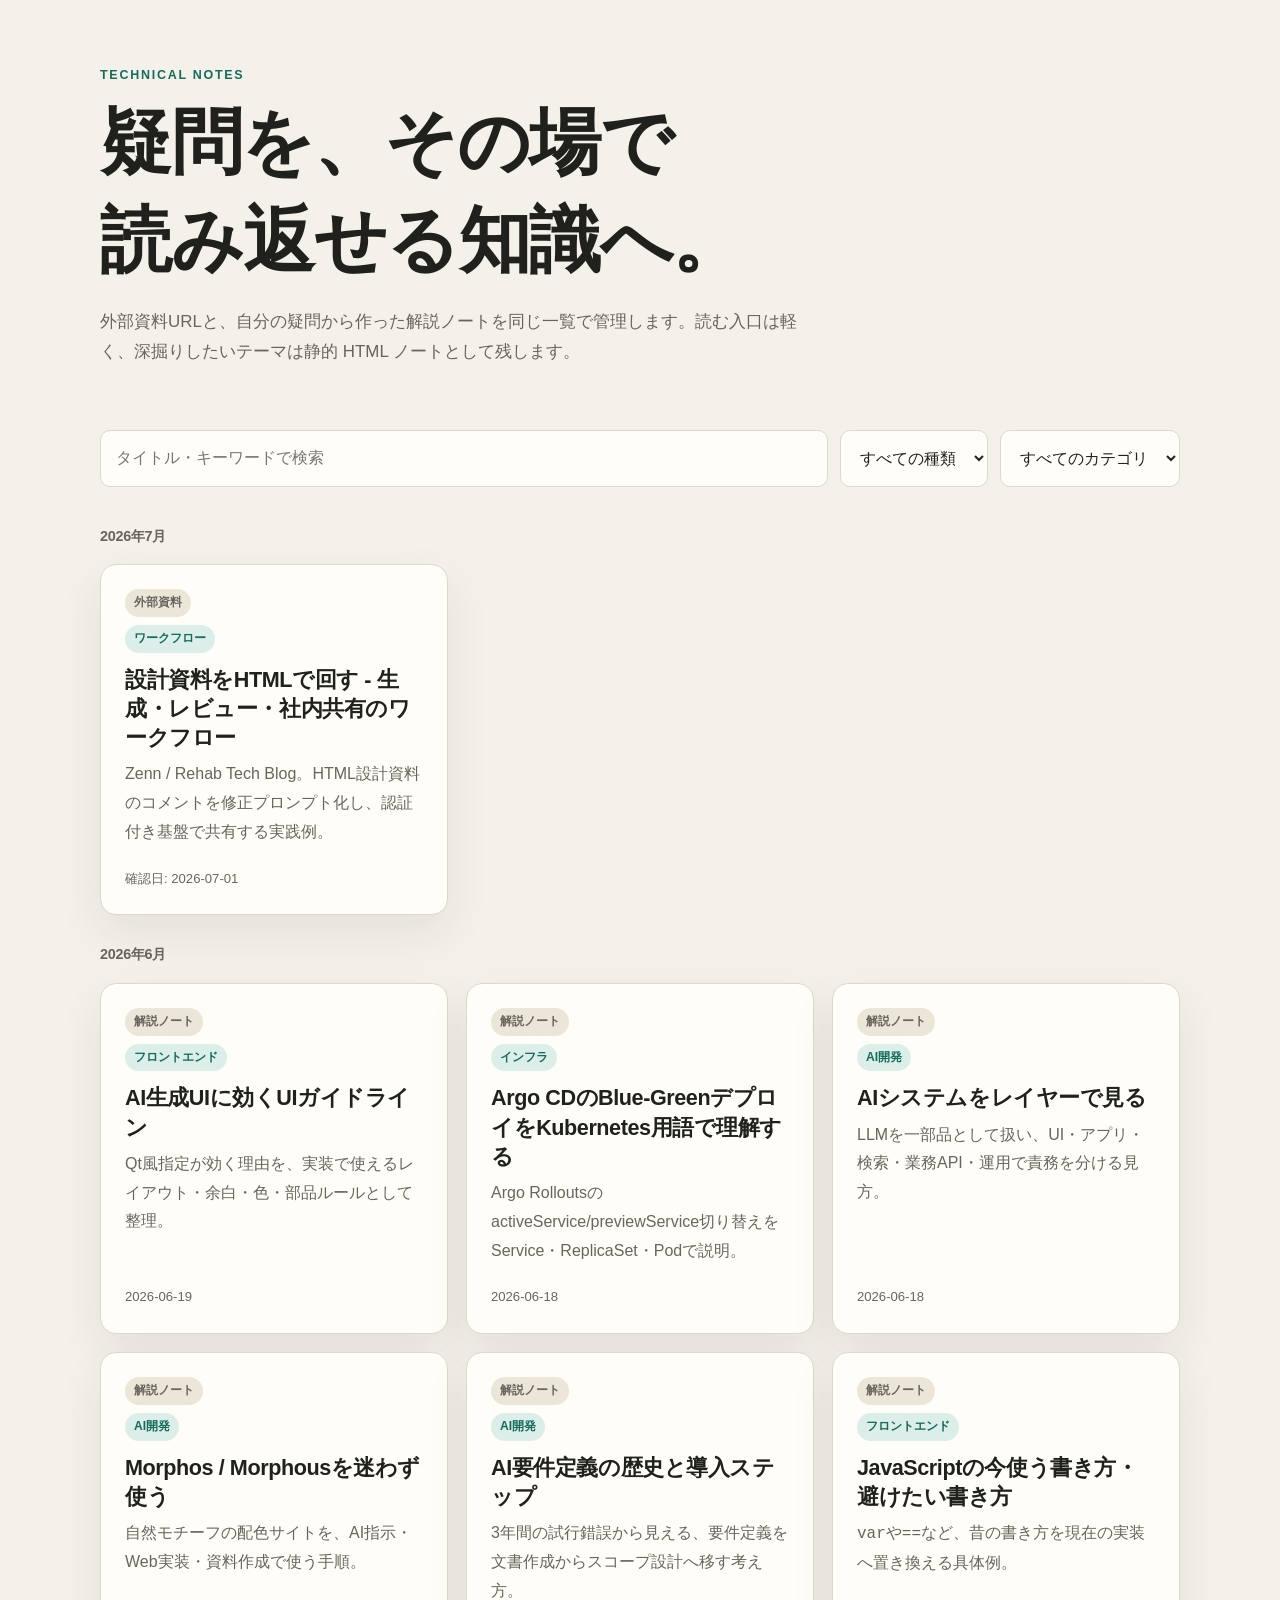
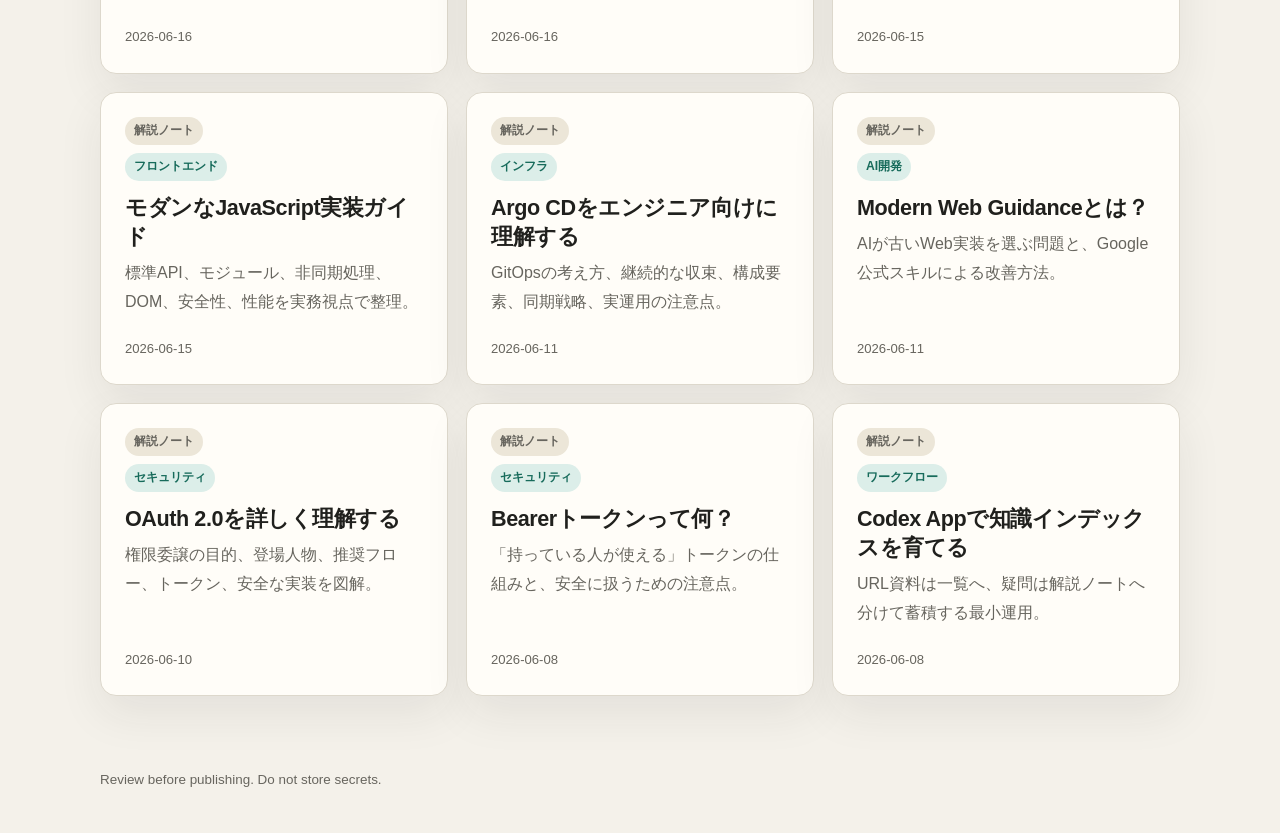
==== index.html @ 97349cf2 "Add HTML design doc workflow source" ====
<!doctype html>
<html lang="ja">
<head>
  <meta charset="utf-8">
  <meta name="viewport" content="width=device-width, initial-scale=1">
  <meta name="description" content="Codexと育てる、個人用の知識インデックス">
  <title>Knowledge Index | Technical Notes</title>
  <link rel="stylesheet" href="styles/site.css?v=20260701-month-list">
</head>
<body>
  <header class="site-header">
    <p class="eyebrow">Technical Notes</p>
    <h1>疑問を、その場で<br>読み返せる知識へ。</h1>
    <p class="lead">外部資料URLと、自分の疑問から作った解説ノートを同じ一覧で管理します。読む入口は軽く、深掘りしたいテーマは静的 HTML ノートとして残します。</p>
  </header>

  <main class="page-shell">
    <div class="toolbar">
      <input id="search" type="search" placeholder="タイトル・キーワードで検索" aria-label="知識インデックスを検索">
      <select id="kind" aria-label="種類で絞り込み">
        <option value="">すべての種類</option>
        <option value="note">解説ノート</option>
        <option value="source">外部資料</option>
      </select>
      <select id="category" aria-label="カテゴリで絞り込み">
        <option value="">すべてのカテゴリ</option>
        <option value="ai-development">AI開発</option>
        <option value="frontend">フロントエンド</option>
        <option value="infrastructure">インフラ</option>
        <option value="security">セキュリティ</option>
        <option value="workflow">ワークフロー</option>
      </select>
    </div>

    <section class="note-grid" id="notes" aria-label="知識インデックス">
      <h2 class="month-heading" data-month="2026-07">2026年7月</h2>
      <a class="note-card" href="https://zenn.dev/rehabforjapan/articles/html-design-doc-workflow-claude-code-202605" data-kind="source" data-title="設計資料をHTMLで回す - 生成・レビュー・社内共有のワークフロー" data-category="workflow" data-keywords="zenn rehab tech blog html design doc workflow claude code review prompt comments cloudfront s3 cognito">
        <span class="kind">外部資料</span>
        <span class="tag">ワークフロー</span>
        <h2>設計資料をHTMLで回す - 生成・レビュー・社内共有のワークフロー</h2>
        <p>Zenn / Rehab Tech Blog。HTML設計資料のコメントを修正プロンプト化し、認証付き基盤で共有する実践例。</p>
        <time datetime="2026-07-01">確認日: 2026-07-01</time>
      </a>
      <h2 class="month-heading" data-month="2026-06">2026年6月</h2>
      <a class="note-card" href="notes/2026-06-19-ui-guidelines-for-ai-generated-ui/" data-kind="note" data-title="AI生成UIに効くUIガイドライン" data-category="frontend" data-keywords="ai generated ui qt human interface guidelines material fluent apple design system slop desktop app typography layout spacing">
        <span class="kind">解説ノート</span>
        <span class="tag">フロントエンド</span>
        <h2>AI生成UIに効くUIガイドライン</h2>
        <p>Qt風指定が効く理由を、実装で使えるレイアウト・余白・色・部品ルールとして整理。</p>
        <time datetime="2026-06-19">2026-06-19</time>
      </a>
      <a class="note-card" href="notes/2026-06-18-argocd-bluegreen-deployment/" data-kind="note" data-title="Argo CDのBlue-GreenデプロイをKubernetes用語で理解する" data-category="infrastructure" data-keywords="argocd argo rollouts blue green deployment kubernetes service rollout replicasets pods activeService previewService promotion">
        <span class="kind">解説ノート</span>
        <span class="tag">インフラ</span>
        <h2>Argo CDのBlue-GreenデプロイをKubernetes用語で理解する</h2>
        <p>Argo RolloutsのactiveService/previewService切り替えをService・ReplicaSet・Podで説明。</p>
        <time datetime="2026-06-18">2026-06-18</time>
      </a>
      <a class="note-card" href="notes/2026-06-18-ai-system-layer-architecture/" data-kind="note" data-title="AIシステムをレイヤーで見る" data-category="ai-development" data-keywords="ai system architecture layers llm rag tool calling application data operations observability security evaluation">
        <span class="kind">解説ノート</span>
        <span class="tag">AI開発</span>
        <h2>AIシステムをレイヤーで見る</h2>
        <p>LLMを一部品として扱い、UI・アプリ・検索・業務API・運用で責務を分ける見方。</p>
        <time datetime="2026-06-18">2026-06-18</time>
      </a>
      <a class="note-card" href="notes/2026-06-16-morphos-usage-guide/" data-kind="note" data-title="Morphos / Morphousを迷わず使う" data-category="ai-development" data-keywords="morphos morphous color palette design system shadcn css powerpoint word ai prompt theme">
        <span class="kind">解説ノート</span>
        <span class="tag">AI開発</span>
        <h2>Morphos / Morphousを迷わず使う</h2>
        <p>自然モチーフの配色サイトを、AI指示・Web実装・資料作成で使う手順。</p>
        <time datetime="2026-06-16">2026-06-16</time>
      </a>
      <a class="note-card" href="notes/2026-06-16-ai-requirements-definition-history/" data-kind="note" data-title="AI要件定義の歴史と導入ステップ" data-category="ai-development" data-keywords="ai requirements definition gear indigo byok project as code scope design context codebase ai driven development">
        <span class="kind">解説ノート</span>
        <span class="tag">AI開発</span>
        <h2>AI要件定義の歴史と導入ステップ</h2>
        <p>3年間の試行錯誤から見える、要件定義を文書作成からスコープ設計へ移す考え方。</p>
        <time datetime="2026-06-16">2026-06-16</time>
      </a>
      <a class="note-card" href="notes/2026-06-15-javascript-best-practices-antipatterns/" data-kind="note" data-title="JavaScriptの今使う書き方・避けたい書き方" data-category="frontend" data-keywords="javascript best practices anti patterns var let const equality arguments xhr jquery eval document write modern legacy">
        <span class="kind">解説ノート</span>
        <span class="tag">フロントエンド</span>
        <h2>JavaScriptの今使う書き方・避けたい書き方</h2>
        <p><code>var</code>や<code>==</code>など、昔の書き方を現在の実装へ置き換える具体例。</p>
        <time datetime="2026-06-15">2026-06-15</time>
      </a>
      <a class="note-card" href="notes/2026-06-15-modern-javascript-guide/" data-kind="note" data-title="モダンなJavaScript実装ガイド" data-category="frontend" data-keywords="modern javascript es modules async await promise abortcontroller fetch structuredclone typescript performance security testing frontend">
        <span class="kind">解説ノート</span>
        <span class="tag">フロントエンド</span>
        <h2>モダンなJavaScript実装ガイド</h2>
        <p>標準API、モジュール、非同期処理、DOM、安全性、性能を実務視点で整理。</p>
        <time datetime="2026-06-15">2026-06-15</time>
      </a>
      <a class="note-card" href="notes/2026-06-11-argocd-guide/" data-kind="note" data-title="Argo CDをエンジニア向けに理解する" data-category="infrastructure" data-keywords="argocd argo cd gitops kubernetes continuous delivery reconciliation application applicationset helm kustomize sync">
        <span class="kind">解説ノート</span>
        <span class="tag">インフラ</span>
        <h2>Argo CDをエンジニア向けに理解する</h2>
        <p>GitOpsの考え方、継続的な収束、構成要素、同期戦略、実運用の注意点。</p>
        <time datetime="2026-06-11">2026-06-11</time>
      </a>
      <a class="note-card" href="notes/2026-06-11-modern-web-guidance/" data-kind="note" data-title="Modern Web Guidanceとは？" data-category="ai-development" data-keywords="modern web guidance google chrome codex skill css javascript baseline accessibility performance ai coding agent">
        <span class="kind">解説ノート</span>
        <span class="tag">AI開発</span>
        <h2>Modern Web Guidanceとは？</h2>
        <p>AIが古いWeb実装を選ぶ問題と、Google公式スキルによる改善方法。</p>
        <time datetime="2026-06-11">2026-06-11</time>
      </a>
      <a class="note-card" href="notes/2026-06-10-oauth2-guide/" data-kind="note" data-title="OAuth 2.0を詳しく理解する" data-category="security" data-keywords="oauth oauth2 authorization code pkce access token refresh token scope oidc openid connect security">
        <span class="kind">解説ノート</span>
        <span class="tag">セキュリティ</span>
        <h2>OAuth 2.0を詳しく理解する</h2>
        <p>権限委譲の目的、登場人物、推奨フロー、トークン、安全な実装を図解。</p>
        <time datetime="2026-06-10">2026-06-10</time>
      </a>
      <a class="note-card" href="notes/2026-06-08-bearer-token/" data-kind="note" data-title="Bearerトークンって何？" data-category="security" data-keywords="bearer token oauth access token jwt authorization api security">
        <span class="kind">解説ノート</span>
        <span class="tag">セキュリティ</span>
        <h2>Bearerトークンって何？</h2>
        <p>「持っている人が使える」トークンの仕組みと、安全に扱うための注意点。</p>
        <time datetime="2026-06-08">2026-06-08</time>
      </a>
      <a class="note-card" href="notes/2026-06-08-codex-note-workflow/" data-kind="note" data-title="Codex Appで知識インデックスを育てる" data-category="workflow" data-keywords="codex html github pages knowledge notes index source url workflow">
        <span class="kind">解説ノート</span>
        <span class="tag">ワークフロー</span>
        <h2>Codex Appで知識インデックスを育てる</h2>
        <p>URL資料は一覧へ、疑問は解説ノートへ分けて蓄積する最小運用。</p>
        <time datetime="2026-06-08">2026-06-08</time>
      </a>
    </section>
    <p class="empty" id="empty">該当する項目はありません。</p>
  </main>

  <footer class="page-shell footer">Review before publishing. Do not store secrets.</footer>

  <script>
    const search = document.querySelector("#search");
    const kind = document.querySelector("#kind");
    const category = document.querySelector("#category");
    const cards = [...document.querySelectorAll(".note-card")];
    const monthHeadings = [...document.querySelectorAll(".month-heading")];
    const empty = document.querySelector("#empty");

    function filterNotes() {
      const query = search.value.trim().toLowerCase();
      let visible = 0;
      cards.forEach((card) => {
        const text = `${card.dataset.title} ${card.dataset.keywords}`.toLowerCase();
        const matches =
          text.includes(query) &&
          (!kind.value || card.dataset.kind === kind.value) &&
          (!category.value || card.dataset.category === category.value);
        card.hidden = !matches;
        if (matches) visible += 1;
      });
      monthHeadings.forEach((heading) => {
        const nextCards = [];
        let node = heading.nextElementSibling;
        while (node && !node.classList.contains("month-heading")) {
          if (node.classList.contains("note-card")) nextCards.push(node);
          node = node.nextElementSibling;
        }
        heading.hidden = !nextCards.some((card) => !card.hidden);
      });
      empty.style.display = visible ? "none" : "block";
    }

    search.addEventListener("input", filterNotes);
    kind.addEventListener("change", filterNotes);
    category.addEventListener("change", filterNotes);
  </script>
</body>
</html>
---- styles/site.css ----
:root {
  --bg: #f4f1ea;
  --surface: #fffdf8;
  --ink: #20201d;
  --muted: #67655e;
  --line: #ddd8cc;
  --accent: #176b5b;
  --accent-soft: #dceee9;
  --code: #172421;
  --shadow: 0 18px 45px rgb(42 41 35 / 8%);
}

* { box-sizing: border-box; }

html { scroll-behavior: smooth; }

body {
  margin: 0;
  color: var(--ink);
  background: var(--bg);
  font-family: "Noto Sans JP", "Yu Gothic UI", sans-serif;
  line-height: 1.8;
}

a { color: var(--accent); }

.site-header,
.page-shell {
  width: min(1080px, calc(100% - 32px));
  margin-inline: auto;
}

.site-header {
  padding: 64px 0 34px;
}

.eyebrow {
  margin: 0 0 8px;
  color: var(--accent);
  font-size: .78rem;
  font-weight: 800;
  letter-spacing: .14em;
  text-transform: uppercase;
}

h1, h2, h3 {
  line-height: 1.35;
  letter-spacing: -.02em;
}

h1 {
  max-width: 760px;
  margin: 0;
  font-size: clamp(2rem, 6vw, 4.5rem);
}

.lead {
  max-width: 720px;
  margin: 18px 0 0;
  color: var(--muted);
  font-size: 1.06rem;
}

.toolbar {
  display: grid;
  grid-template-columns: 1fr auto auto;
  gap: 12px;
  margin: 28px 0;
}

input,
select {
  width: 100%;
  padding: 13px 15px;
  border: 1px solid var(--line);
  border-radius: 10px;
  color: var(--ink);
  background: var(--surface);
  font: inherit;
}

.note-grid {
  display: grid;
  grid-template-columns: repeat(auto-fit, minmax(280px, 1fr));
  gap: 18px;
  padding-bottom: 72px;
}

.month-heading {
  grid-column: 1 / -1;
  margin: 12px 0 0;
  color: var(--muted);
  font-size: .9rem;
  font-weight: 800;
}

.note-card,
.article,
.callout,
.diagram {
  border: 1px solid var(--line);
  background: var(--surface);
  box-shadow: var(--shadow);
}

.note-card {
  display: flex;
  min-height: 250px;
  flex-direction: column;
  padding: 24px;
  border-radius: 16px;
  color: inherit;
  text-decoration: none;
  transition: transform .18s ease, border-color .18s ease;
}

.note-card:hover {
  transform: translateY(-3px);
  border-color: var(--accent);
}

.note-card h2 { margin: 12px 0 8px; font-size: 1.35rem; }
.note-card p { margin: 0; color: var(--muted); }
.note-card time { margin-top: auto; padding-top: 20px; color: var(--muted); font-size: .82rem; }

.kind,
.tag {
  align-self: flex-start;
  padding: 3px 9px;
  border-radius: 999px;
  font-size: .76rem;
  font-weight: 800;
}

.kind {
  margin-bottom: 8px;
  color: var(--muted);
  background: #ece6d8;
}

.tag {
  color: var(--accent);
  background: var(--accent-soft);
}

.article {
  margin: 12px auto 72px;
  padding: clamp(24px, 6vw, 72px);
  border-radius: 20px;
}

.article h1 { font-size: clamp(2rem, 5vw, 3.6rem); }
.article h2 { margin-top: 2.6em; padding-bottom: 8px; border-bottom: 1px solid var(--line); }
.article h3 { margin-top: 2em; }
.article p, .article li { max-width: 76ch; }
.article nav { margin-bottom: 38px; }

.callout {
  margin: 26px 0;
  padding: 22px 24px;
  border-left: 5px solid var(--accent);
  border-radius: 12px;
  box-shadow: none;
}

.callout strong { color: var(--accent); }

.diagram {
  display: grid;
  grid-template-columns: repeat(3, 1fr);
  gap: 14px;
  margin: 28px 0;
  padding: 18px;
  border-radius: 14px;
  box-shadow: none;
}

.diagram div {
  padding: 18px 12px;
  border-radius: 10px;
  background: var(--accent-soft);
  text-align: center;
  font-weight: 700;
}

.layer-map {
  display: grid;
  gap: 12px;
  margin: 30px 0;
  padding: 18px;
  border: 1px solid var(--line);
  border-radius: 16px;
  background: #fbf8f0;
}

.layer-row {
  display: grid;
  grid-template-columns: 170px 1fr;
  gap: 12px;
  align-items: stretch;
}

.layer-label,
.layer-box {
  border-radius: 12px;
  padding: 14px 16px;
}

.layer-label {
  display: grid;
  place-items: center;
  color: #fff;
  background: var(--accent);
  font-weight: 800;
  text-align: center;
}

.layer-box {
  border: 1px solid var(--line);
  background: var(--surface);
}

.layer-box strong {
  display: block;
  margin-bottom: 4px;
}

.flow-arrows {
  display: grid;
  grid-template-columns: repeat(5, 1fr);
  gap: 8px;
  margin: 8px 0 2px 182px;
  color: var(--muted);
  font-size: .82rem;
  text-align: center;
}

.responsibility-grid {
  display: grid;
  grid-template-columns: repeat(3, 1fr);
  gap: 12px;
  margin: 26px 0;
}

.responsibility-card {
  border: 1px solid var(--line);
  border-radius: 14px;
  padding: 16px;
  background: var(--surface);
}

.responsibility-card h3 {
  margin-top: 0;
}

.architecture-figure {
  margin: 30px 0;
  padding: 14px;
  border: 1px solid var(--line);
  border-radius: 16px;
  background: var(--surface);
  overflow-x: auto;
}

.architecture-figure svg {
  display: block;
  min-width: 860px;
  width: 100%;
  height: auto;
}

.ui-sample-figure img {
  display: block;
  width: 100%;
  height: auto;
  border-radius: 12px;
}

.architecture-figure text {
  font-family: "Noto Sans JP", "Yu Gothic UI", sans-serif;
  fill: var(--ink);
}

.architecture-figure .node {
  fill: #fffdf8;
  stroke: #cfc8b8;
  stroke-width: 2;
}

.architecture-figure .control {
  fill: #dceee9;
  stroke: #176b5b;
}

.architecture-figure .ai {
  fill: #eee7ff;
  stroke: #6650a4;
}

.architecture-figure .search {
  fill: #e8f1ff;
  stroke: #2f5f9f;
}

.architecture-figure .api {
  fill: #fff1d6;
  stroke: #9b6a00;
}

.architecture-figure .ops {
  fill: #f5e1df;
  stroke: #9b4a42;
}

.architecture-figure .arrow {
  stroke: #5f625d;
  stroke-width: 2.4;
  fill: none;
  marker-end: url(#arrowhead);
}

.architecture-figure .dashed {
  stroke-dasharray: 6 6;
}

.figure-caption {
  margin: 10px 4px 0;
  color: var(--muted);
  font-size: .88rem;
}

pre {
  overflow-x: auto;
  padding: 20px;
  border-radius: 12px;
  color: #e9f5f1;
  background: var(--code);
}

code { font-family: "Cascadia Code", Consolas, monospace; }

table {
  width: 100%;
  border-collapse: collapse;
}

th, td {
  padding: 10px 12px;
  border-bottom: 1px solid var(--line);
  text-align: left;
}

.empty { display: none; color: var(--muted); }
.footer { padding: 0 0 40px; color: var(--muted); font-size: .84rem; }

@media (max-width: 650px) {
  .site-header { padding: 22px 0 14px; }
  .eyebrow { margin-bottom: 4px; font-size: .68rem; }
  h1 { font-size: 1.7rem; }
  .lead {
    display: none;
  }
  .toolbar {
    grid-template-columns: 1fr 1fr;
    gap: 8px;
    margin: 16px 0 14px;
  }
  .toolbar input { grid-column: 1 / -1; }
  input,
  select {
    min-width: 0;
    padding: 9px 10px;
    border-radius: 8px;
    font-size: .9rem;
    line-height: 1.45;
  }
  .note-grid {
    grid-template-columns: 1fr;
    gap: 0;
    padding-bottom: 48px;
  }
  .month-heading {
    margin: 24px 0 4px;
    color: var(--muted);
    font-size: .78rem;
    letter-spacing: .04em;
  }
  .note-card {
    display: grid;
    grid-template-columns: auto 1fr;
    align-items: center;
    column-gap: 10px;
    min-height: 0;
    padding: 14px 2px;
    border-width: 0 0 1px;
    border-radius: 0;
    background: transparent;
    box-shadow: none;
  }
  .note-card:hover {
    transform: none;
    border-color: var(--line);
  }
  .note-card h2 {
    display: -webkit-box;
    grid-column: 1 / -1;
    grid-row: 2;
    overflow: hidden;
    margin: 5px 0 0;
    font-size: .97rem;
    font-weight: 700;
    line-height: 1.45;
    -webkit-box-orient: vertical;
    -webkit-line-clamp: 2;
  }
  .note-card p {
    display: none;
  }
  .note-card time {
    display: none;
  }
  .kind,
  .tag {
    display: inline-block;
    margin-right: 6px;
    margin-bottom: 0;
    padding: 0;
    border-radius: 0;
    background: transparent;
    font-size: .68rem;
    font-weight: 700;
    line-height: 1.55;
  }
  .kind { display: none; }
  .tag {
    grid-row: 1;
    grid-column: 1;
    justify-self: start;
    color: color-mix(in srgb, var(--accent) 78%, var(--muted));
  }
  .diagram { grid-template-columns: 1fr; }
  .layer-row { grid-template-columns: 1fr; }
  .flow-arrows { margin-left: 0; grid-template-columns: 1fr; }
  .responsibility-grid { grid-template-columns: 1fr; }
  .article { border-radius: 0; }
  .page-shell.article { width: 100%; }
}
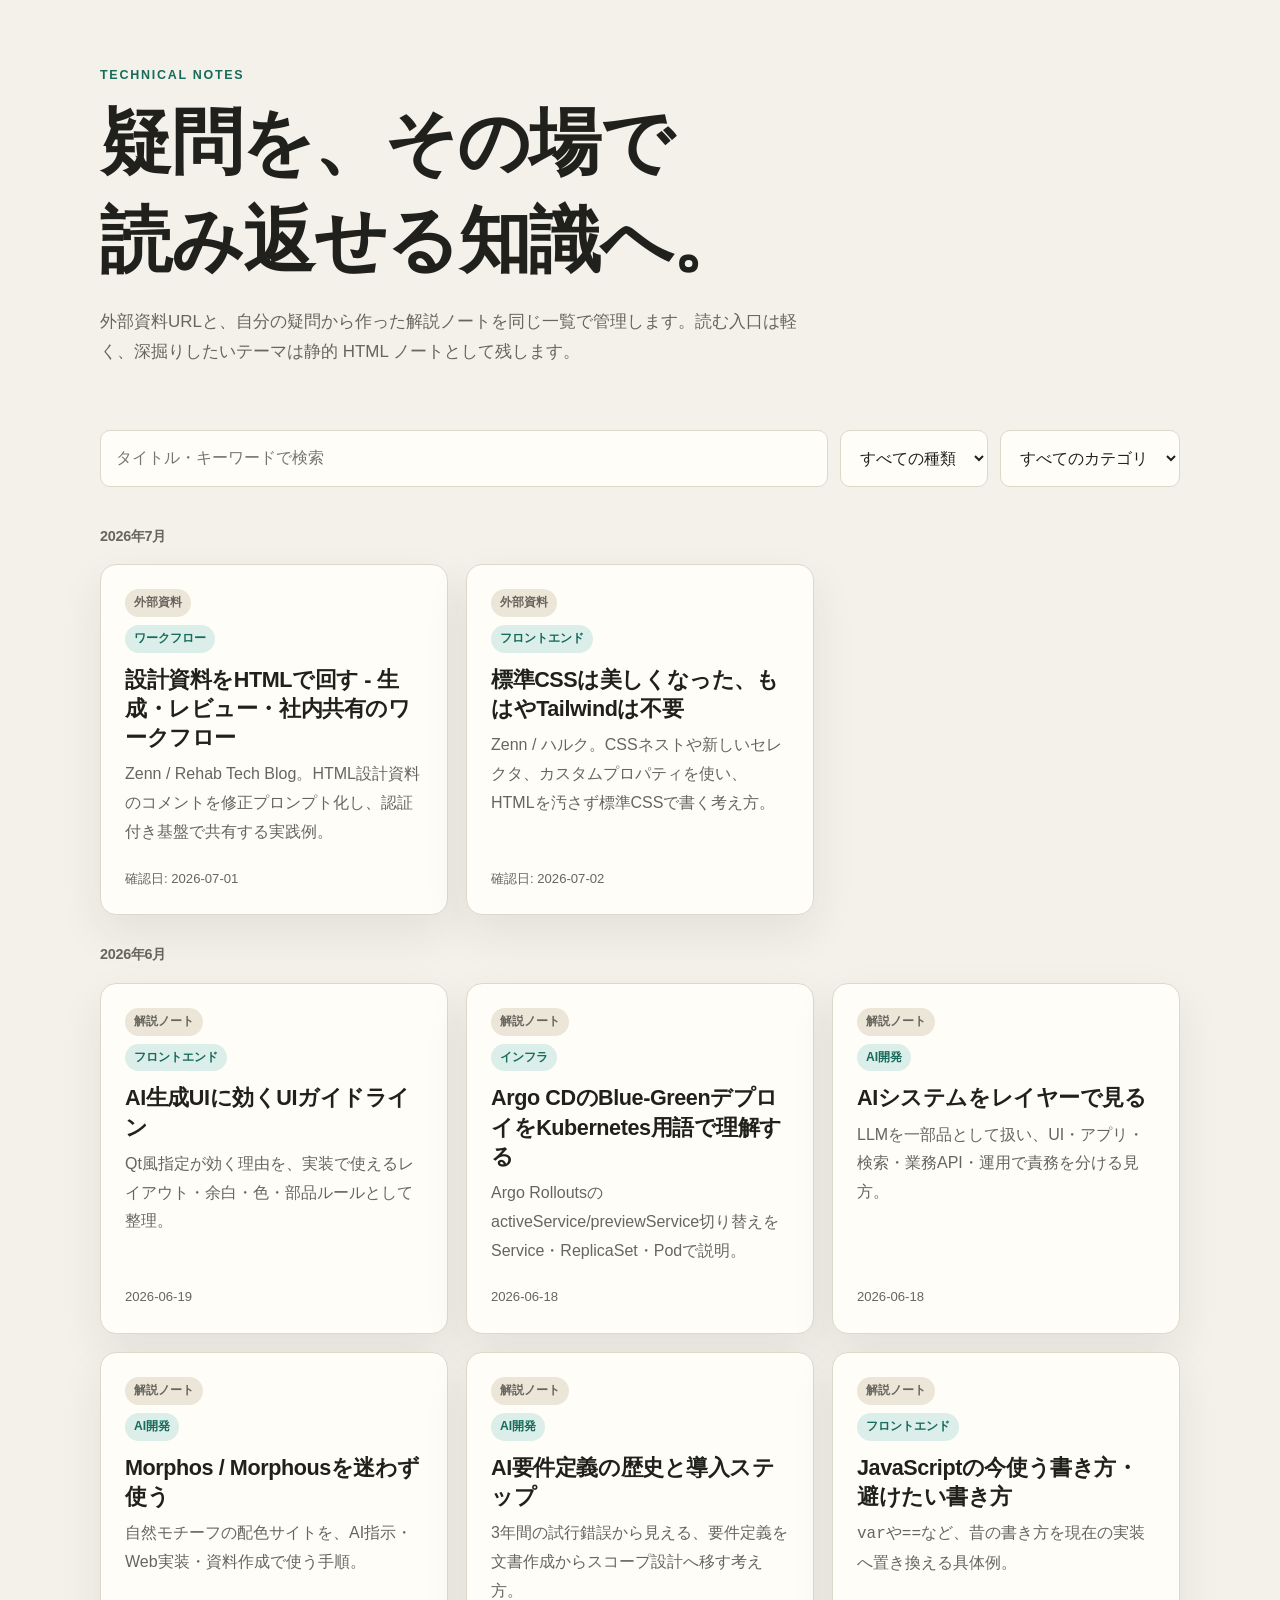
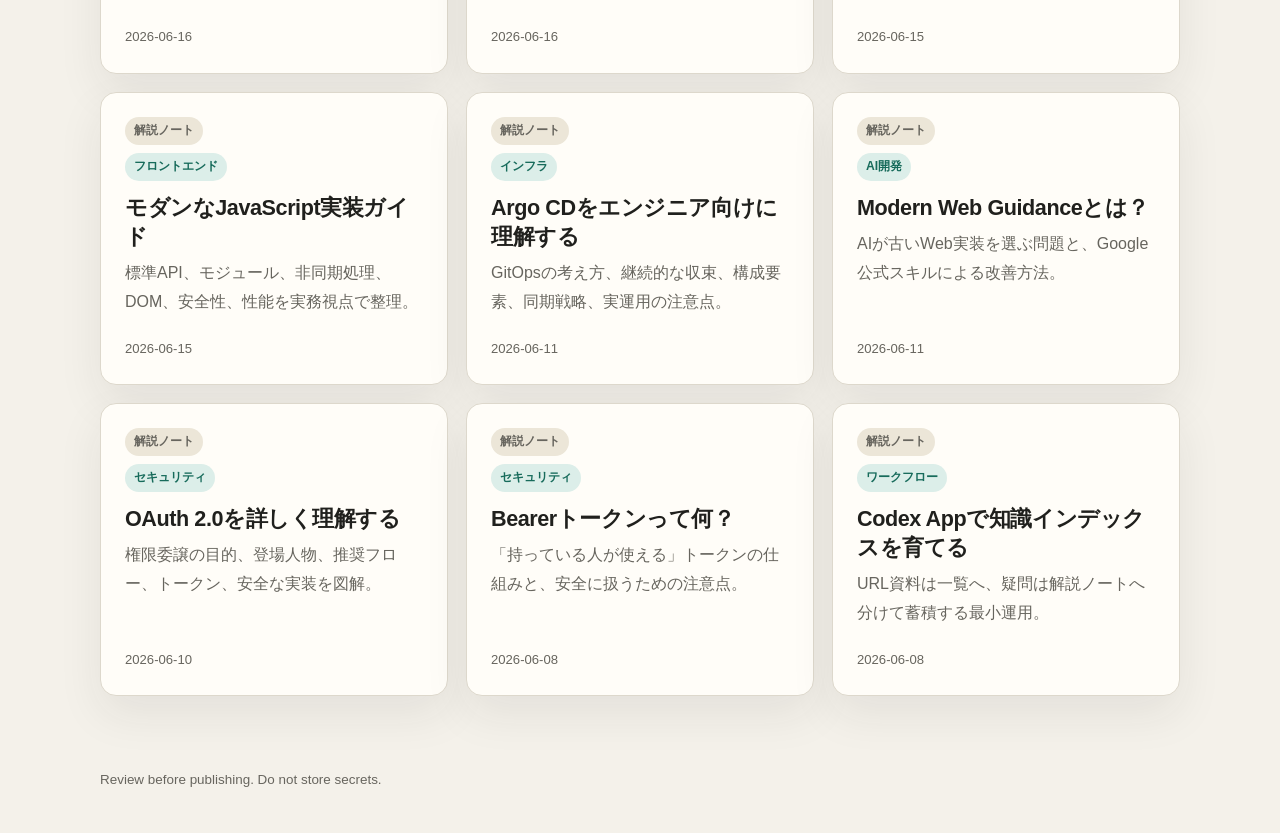
==== commit f34a3360: "Add standard CSS source" ====
--- a/index.html
+++ b/index.html
@@ -5,7 +5,7 @@
   <meta name="viewport" content="width=device-width, initial-scale=1">
   <meta name="description" content="Codexと育てる、個人用の知識インデックス">
   <title>Knowledge Index | Technical Notes</title>
-  <link rel="stylesheet" href="styles/site.css?v=20260701-month-list">
+  <link rel="stylesheet" href="styles/site.css?v=20260701-kind-list">
 </head>
 <body>
   <header class="site-header">
@@ -40,6 +40,13 @@
         <h2>設計資料をHTMLで回す - 生成・レビュー・社内共有のワークフロー</h2>
         <p>Zenn / Rehab Tech Blog。HTML設計資料のコメントを修正プロンプト化し、認証付き基盤で共有する実践例。</p>
         <time datetime="2026-07-01">確認日: 2026-07-01</time>
+      </a>
+      <a class="note-card" href="https://zenn.dev/higakijin/articles/06276828c81546" data-kind="source" data-title="標準CSSは美しくなった、もはやTailwindは不要" data-category="frontend" data-keywords="zenn css tailwind bootstrap daisyui openprops nesting has is where custom properties frontend">
+        <span class="kind">外部資料</span>
+        <span class="tag">フロントエンド</span>
+        <h2>標準CSSは美しくなった、もはやTailwindは不要</h2>
+        <p>Zenn / ハルク。CSSネストや新しいセレクタ、カスタムプロパティを使い、HTMLを汚さず標準CSSで書く考え方。</p>
+        <time datetime="2026-07-02">確認日: 2026-07-02</time>
       </a>
       <h2 class="month-heading" data-month="2026-06">2026年6月</h2>
       <a class="note-card" href="notes/2026-06-19-ui-guidelines-for-ai-generated-ui/" data-kind="note" data-title="AI生成UIに効くUIガイドライン" data-category="frontend" data-keywords="ai generated ui qt human interface guidelines material fluent apple design system slop desktop app typography layout spacing">
--- a/styles/site.css
+++ b/styles/site.css
@@ -387,9 +387,9 @@
   }
   .note-card {
     display: grid;
-    grid-template-columns: auto 1fr;
+    grid-template-columns: auto auto 1fr;
     align-items: center;
-    column-gap: 10px;
+    column-gap: 8px;
     min-height: 0;
     padding: 14px 2px;
     border-width: 0 0 1px;
@@ -431,10 +431,30 @@
     font-weight: 700;
     line-height: 1.55;
   }
-  .kind { display: none; }
+  .kind {
+    grid-row: 1;
+    grid-column: 1;
+    color: color-mix(in srgb, var(--muted) 70%, white);
+    font-size: .64rem;
+    letter-spacing: .04em;
+  }
+  .note-card[data-kind="note"] .kind {
+    font-size: 0;
+  }
+  .note-card[data-kind="note"] .kind::before {
+    content: "NOTE";
+    font-size: .64rem;
+  }
+  .note-card[data-kind="source"] .kind {
+    font-size: 0;
+  }
+  .note-card[data-kind="source"] .kind::before {
+    content: "LINK";
+    font-size: .64rem;
+  }
   .tag {
     grid-row: 1;
-    grid-column: 1;
+    grid-column: 2;
     justify-self: start;
     color: color-mix(in srgb, var(--accent) 78%, var(--muted));
   }
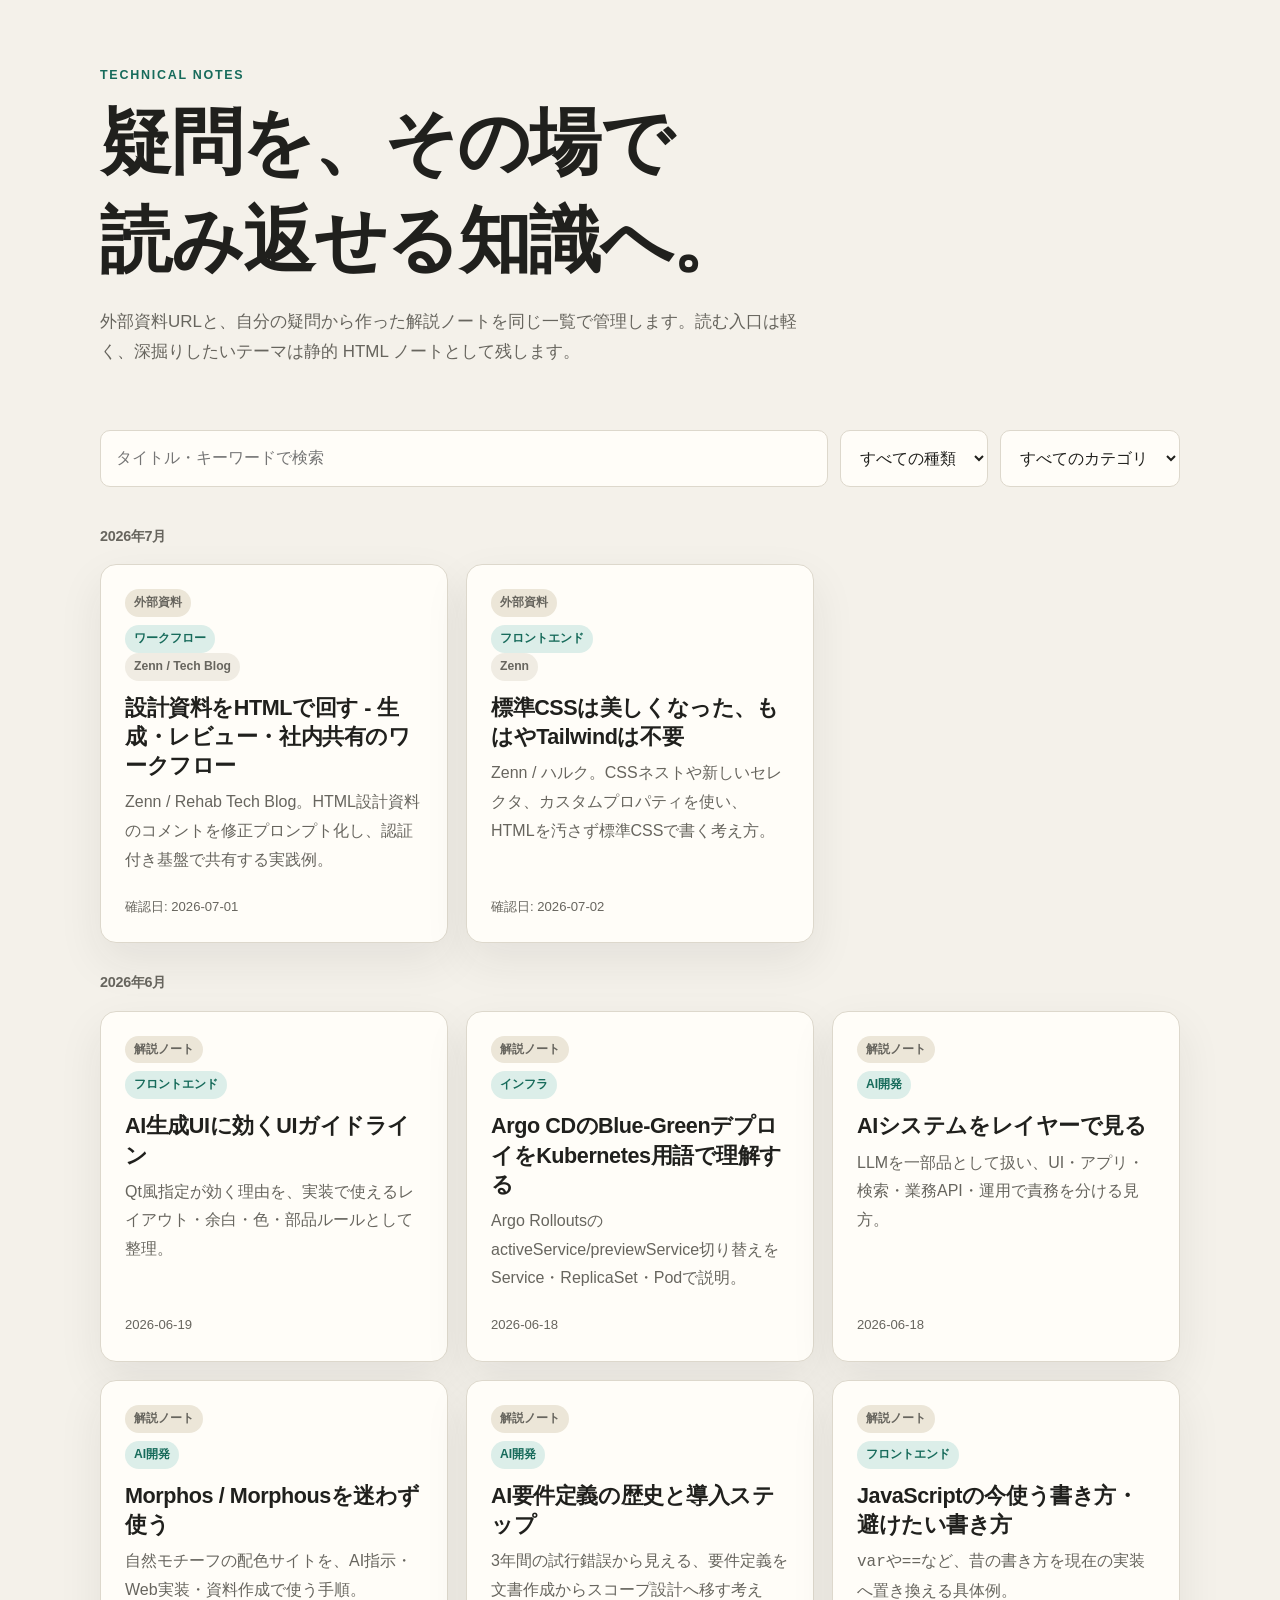
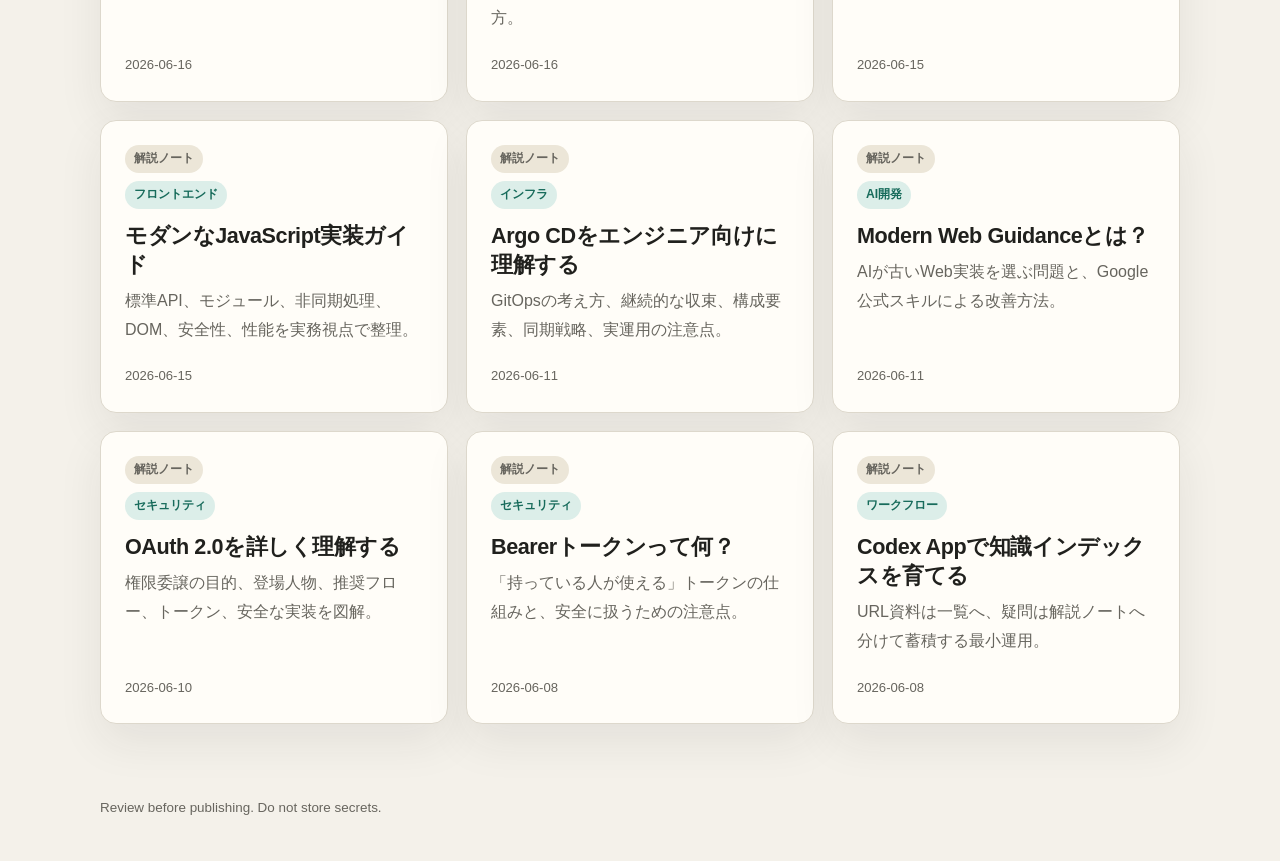
==== commit 24a180e1: "Show source labels for links" ====
--- a/index.html
+++ b/index.html
@@ -5,7 +5,7 @@
   <meta name="viewport" content="width=device-width, initial-scale=1">
   <meta name="description" content="Codexと育てる、個人用の知識インデックス">
   <title>Knowledge Index | Technical Notes</title>
-  <link rel="stylesheet" href="styles/site.css?v=20260701-kind-list">
+  <link rel="stylesheet" href="styles/site.css?v=20260702-source-label">
 </head>
 <body>
   <header class="site-header">
@@ -34,16 +34,18 @@
 
     <section class="note-grid" id="notes" aria-label="知識インデックス">
       <h2 class="month-heading" data-month="2026-07">2026年7月</h2>
-      <a class="note-card" href="https://zenn.dev/rehabforjapan/articles/html-design-doc-workflow-claude-code-202605" data-kind="source" data-title="設計資料をHTMLで回す - 生成・レビュー・社内共有のワークフロー" data-category="workflow" data-keywords="zenn rehab tech blog html design doc workflow claude code review prompt comments cloudfront s3 cognito">
+      <a class="note-card" href="https://zenn.dev/rehabforjapan/articles/html-design-doc-workflow-claude-code-202605" data-kind="source" data-source="zenn-tech-blog" data-title="設計資料をHTMLで回す - 生成・レビュー・社内共有のワークフロー" data-category="workflow" data-keywords="zenn rehab tech blog html design doc workflow claude code review prompt comments cloudfront s3 cognito">
         <span class="kind">外部資料</span>
         <span class="tag">ワークフロー</span>
+        <span class="source-label">Zenn / Tech Blog</span>
         <h2>設計資料をHTMLで回す - 生成・レビュー・社内共有のワークフロー</h2>
         <p>Zenn / Rehab Tech Blog。HTML設計資料のコメントを修正プロンプト化し、認証付き基盤で共有する実践例。</p>
         <time datetime="2026-07-01">確認日: 2026-07-01</time>
       </a>
-      <a class="note-card" href="https://zenn.dev/higakijin/articles/06276828c81546" data-kind="source" data-title="標準CSSは美しくなった、もはやTailwindは不要" data-category="frontend" data-keywords="zenn css tailwind bootstrap daisyui openprops nesting has is where custom properties frontend">
+      <a class="note-card" href="https://zenn.dev/higakijin/articles/06276828c81546" data-kind="source" data-source="zenn" data-title="標準CSSは美しくなった、もはやTailwindは不要" data-category="frontend" data-keywords="zenn css tailwind bootstrap daisyui openprops nesting has is where custom properties frontend">
         <span class="kind">外部資料</span>
         <span class="tag">フロントエンド</span>
+        <span class="source-label">Zenn</span>
         <h2>標準CSSは美しくなった、もはやTailwindは不要</h2>
         <p>Zenn / ハルク。CSSネストや新しいセレクタ、カスタムプロパティを使い、HTMLを汚さず標準CSSで書く考え方。</p>
         <time datetime="2026-07-02">確認日: 2026-07-02</time>
@@ -151,7 +153,7 @@
       const query = search.value.trim().toLowerCase();
       let visible = 0;
       cards.forEach((card) => {
-        const text = `${card.dataset.title} ${card.dataset.keywords}`.toLowerCase();
+        const text = `${card.dataset.title} ${card.dataset.keywords} ${card.dataset.source || ""}`.toLowerCase();
         const matches =
           text.includes(query) &&
           (!kind.value || card.dataset.kind === kind.value) &&
--- a/styles/site.css
+++ b/styles/site.css
@@ -124,7 +124,8 @@
 .note-card time { margin-top: auto; padding-top: 20px; color: var(--muted); font-size: .82rem; }
 
 .kind,
-.tag {
+.tag,
+.source-label {
   align-self: flex-start;
   padding: 3px 9px;
   border-radius: 999px;
@@ -141,6 +142,11 @@
 .tag {
   color: var(--accent);
   background: var(--accent-soft);
+}
+
+.source-label {
+  color: var(--muted);
+  background: #f0ece3;
 }
 
 .article {
@@ -420,7 +426,8 @@
     display: none;
   }
   .kind,
-  .tag {
+  .tag,
+  .source-label {
     display: inline-block;
     margin-right: 6px;
     margin-bottom: 0;
@@ -458,6 +465,14 @@
     justify-self: start;
     color: color-mix(in srgb, var(--accent) 78%, var(--muted));
   }
+  .source-label {
+    grid-row: 1;
+    grid-column: 3;
+    justify-self: start;
+    color: color-mix(in srgb, var(--muted) 82%, white);
+    font-size: .66rem;
+    font-weight: 700;
+  }
   .diagram { grid-template-columns: 1fr; }
   .layer-row { grid-template-columns: 1fr; }
   .flow-arrows { margin-left: 0; grid-template-columns: 1fr; }
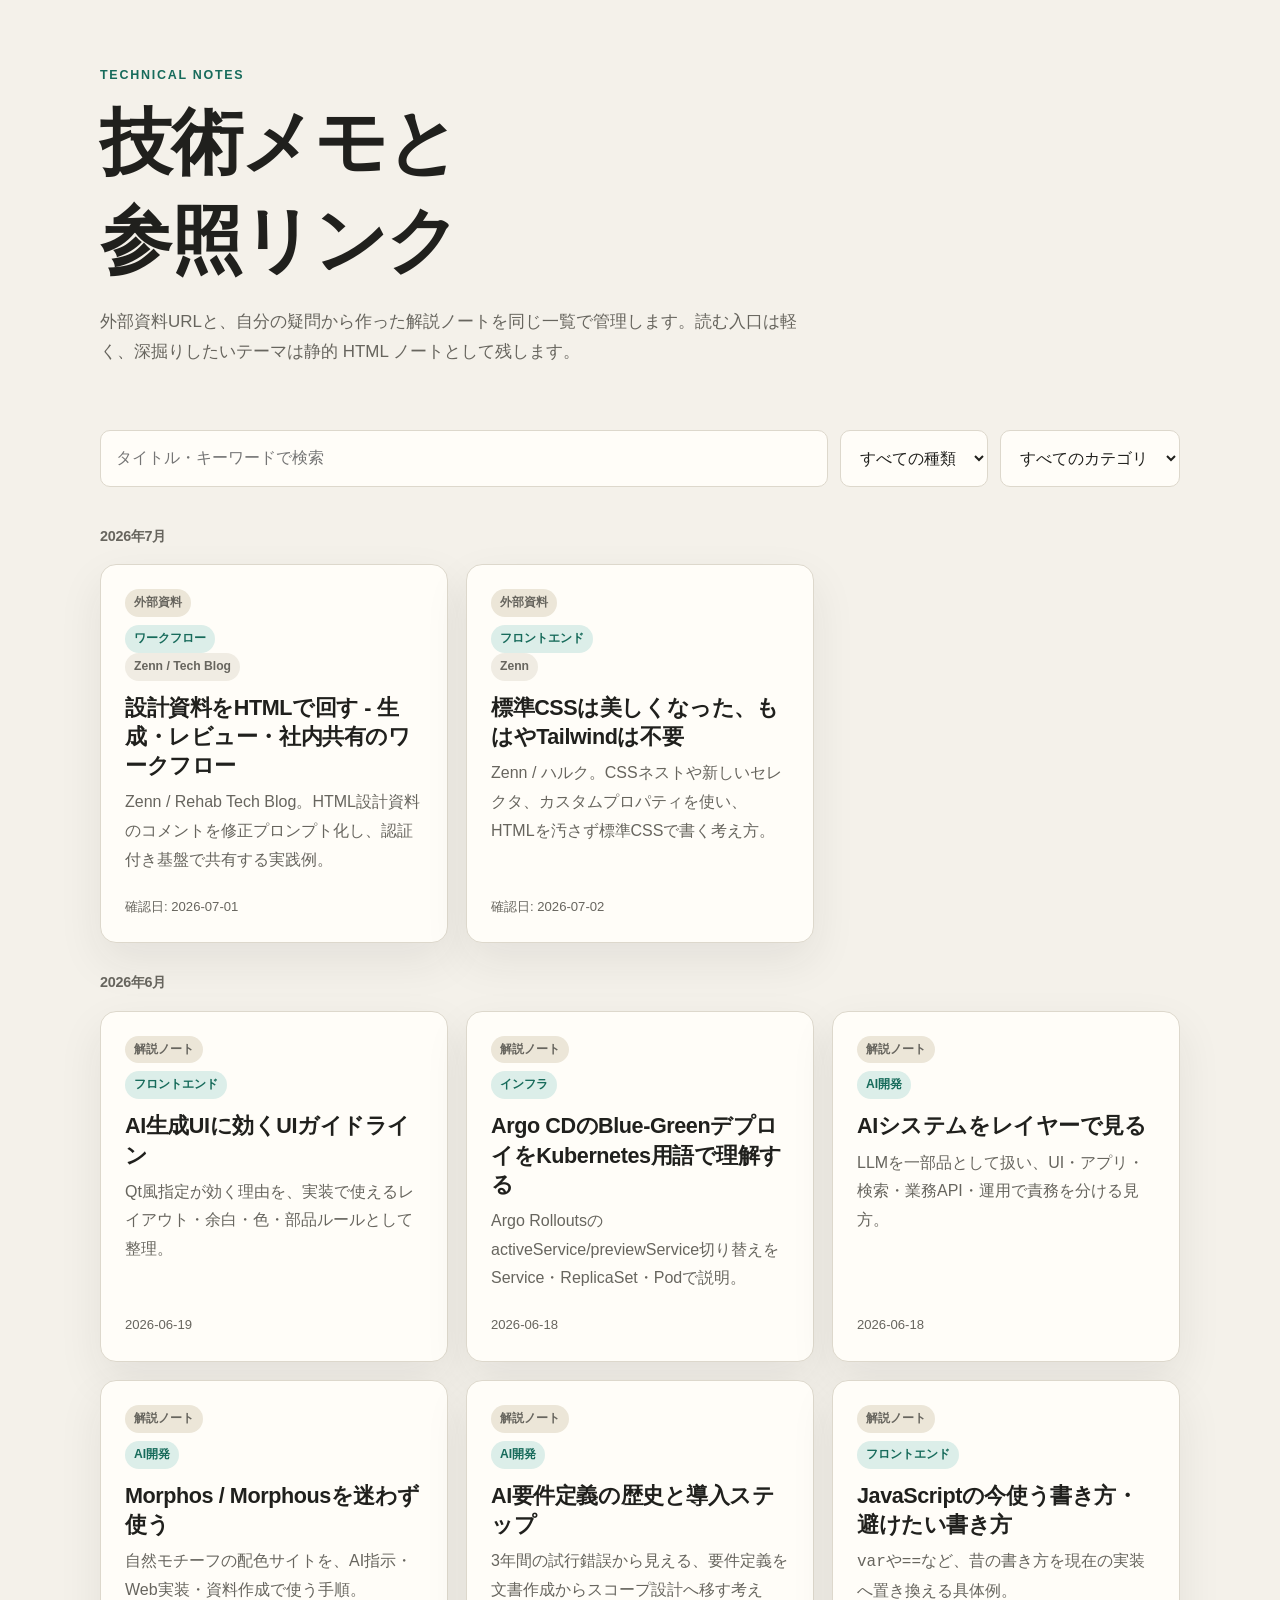
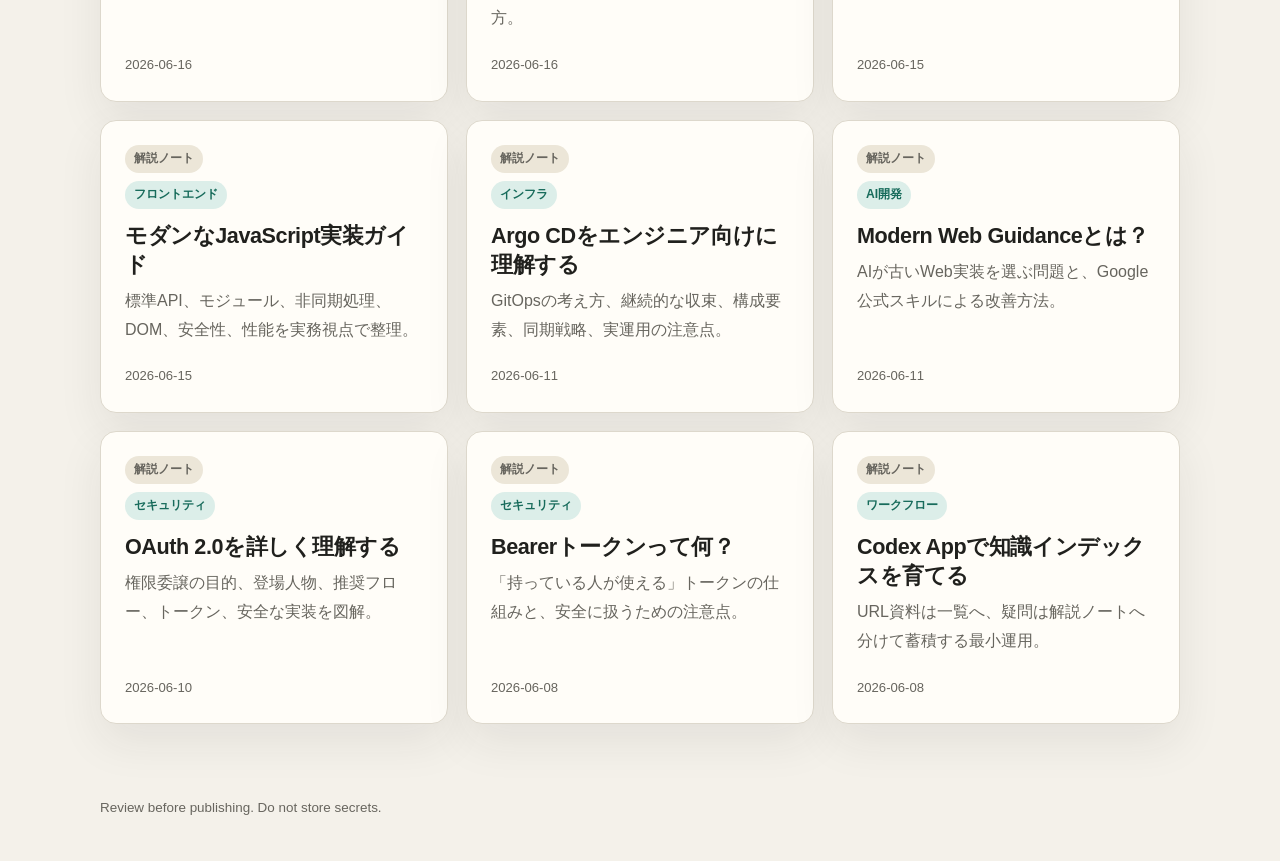
==== commit 075379aa: "Update index headline" ====
--- a/index.html
+++ b/index.html
@@ -10,7 +10,7 @@
 <body>
   <header class="site-header">
     <p class="eyebrow">Technical Notes</p>
-    <h1>疑問を、その場で<br>読み返せる知識へ。</h1>
+    <h1>技術メモと<br>参照リンク</h1>
     <p class="lead">外部資料URLと、自分の疑問から作った解説ノートを同じ一覧で管理します。読む入口は軽く、深掘りしたいテーマは静的 HTML ノートとして残します。</p>
   </header>
 
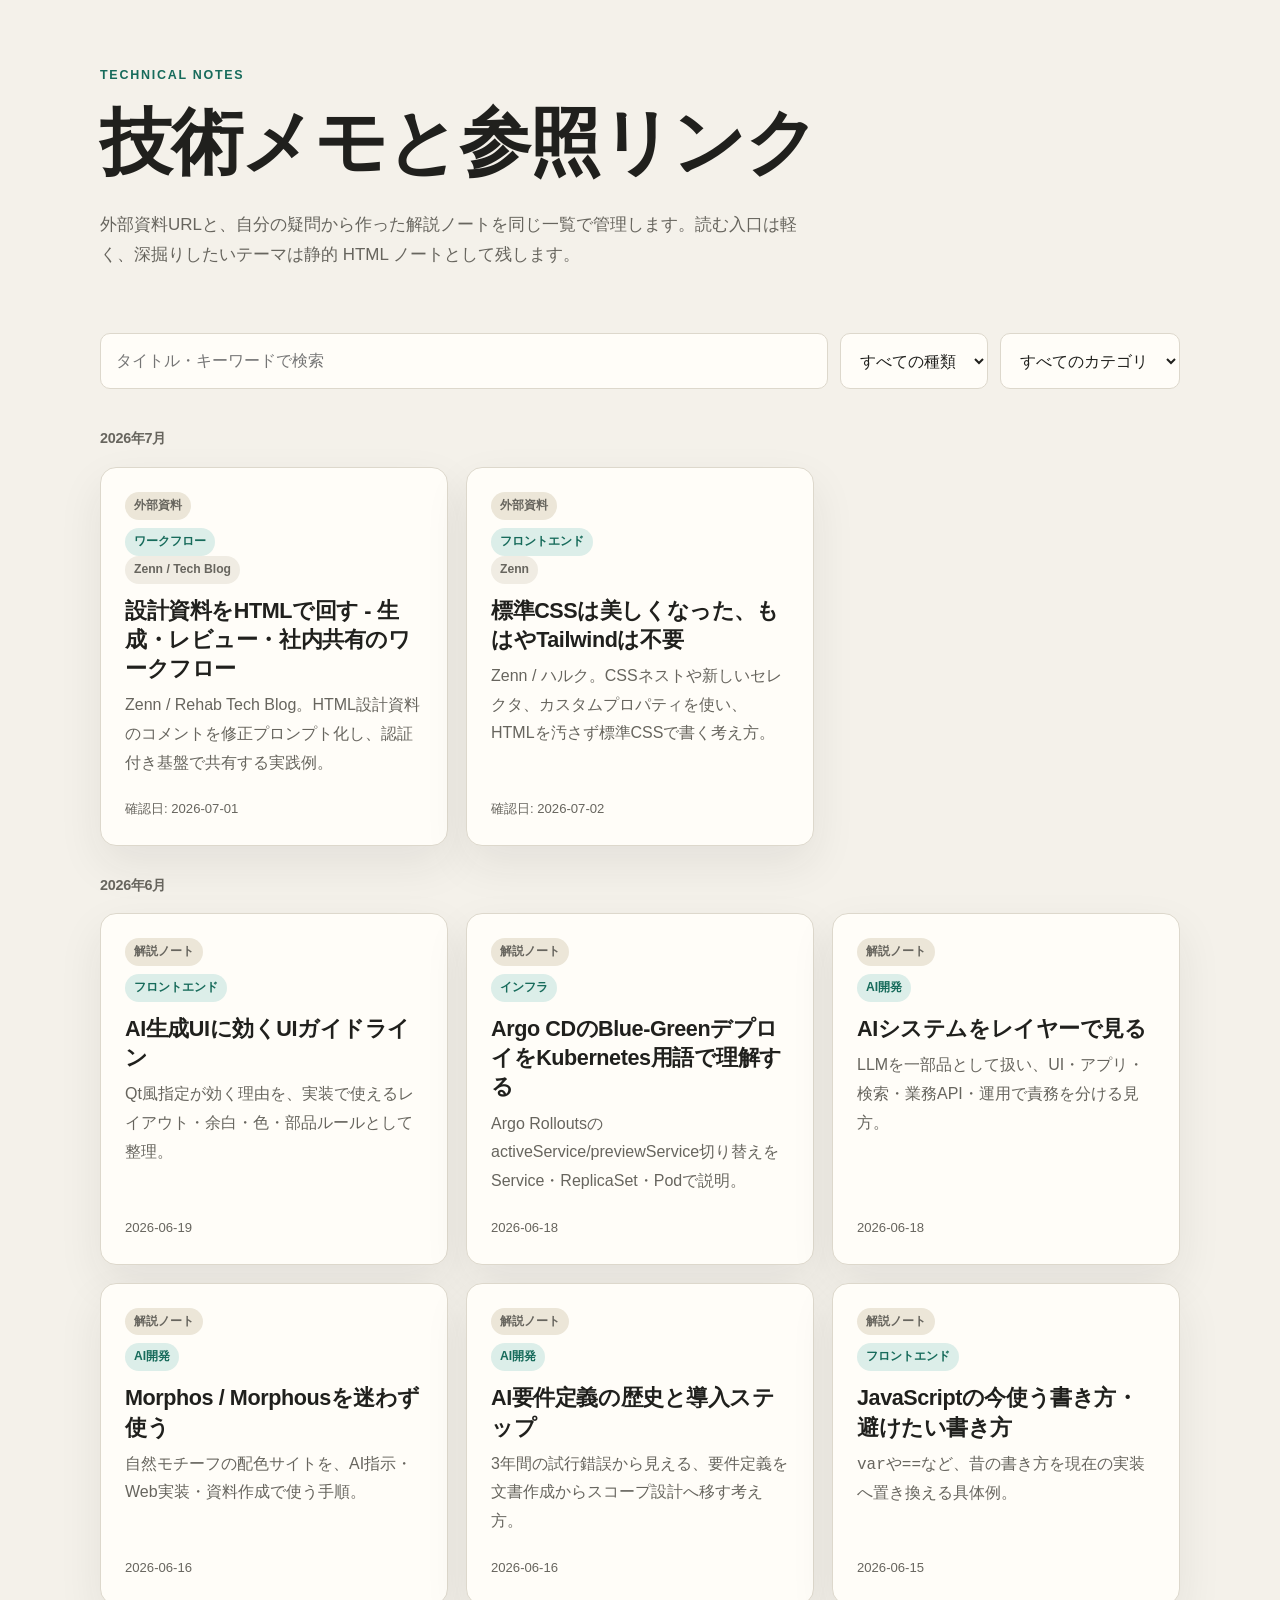
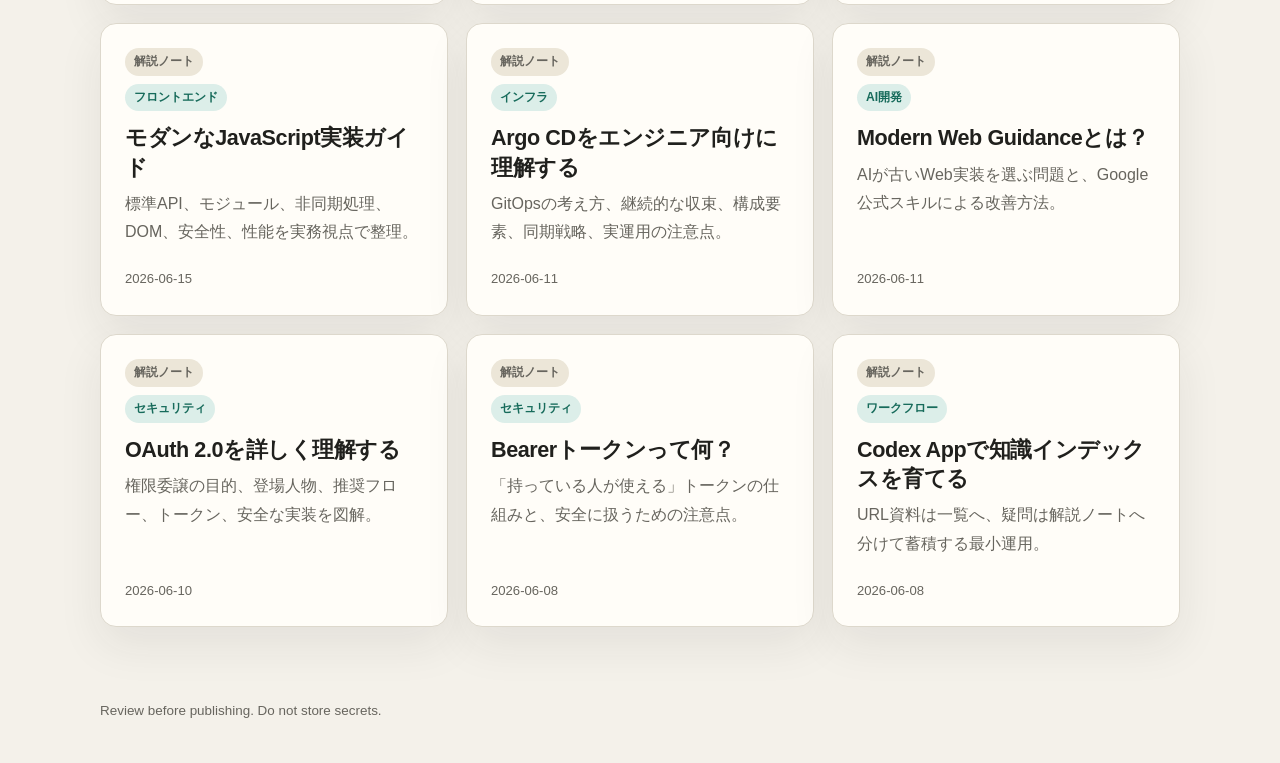
==== commit 9e359c99: "Keep index headline on one line" ====
--- a/index.html
+++ b/index.html
@@ -10,7 +10,7 @@
 <body>
   <header class="site-header">
     <p class="eyebrow">Technical Notes</p>
-    <h1>技術メモと<br>参照リンク</h1>
+    <h1>技術メモと参照リンク</h1>
     <p class="lead">外部資料URLと、自分の疑問から作った解説ノートを同じ一覧で管理します。読む入口は軽く、深掘りしたいテーマは静的 HTML ノートとして残します。</p>
   </header>
 
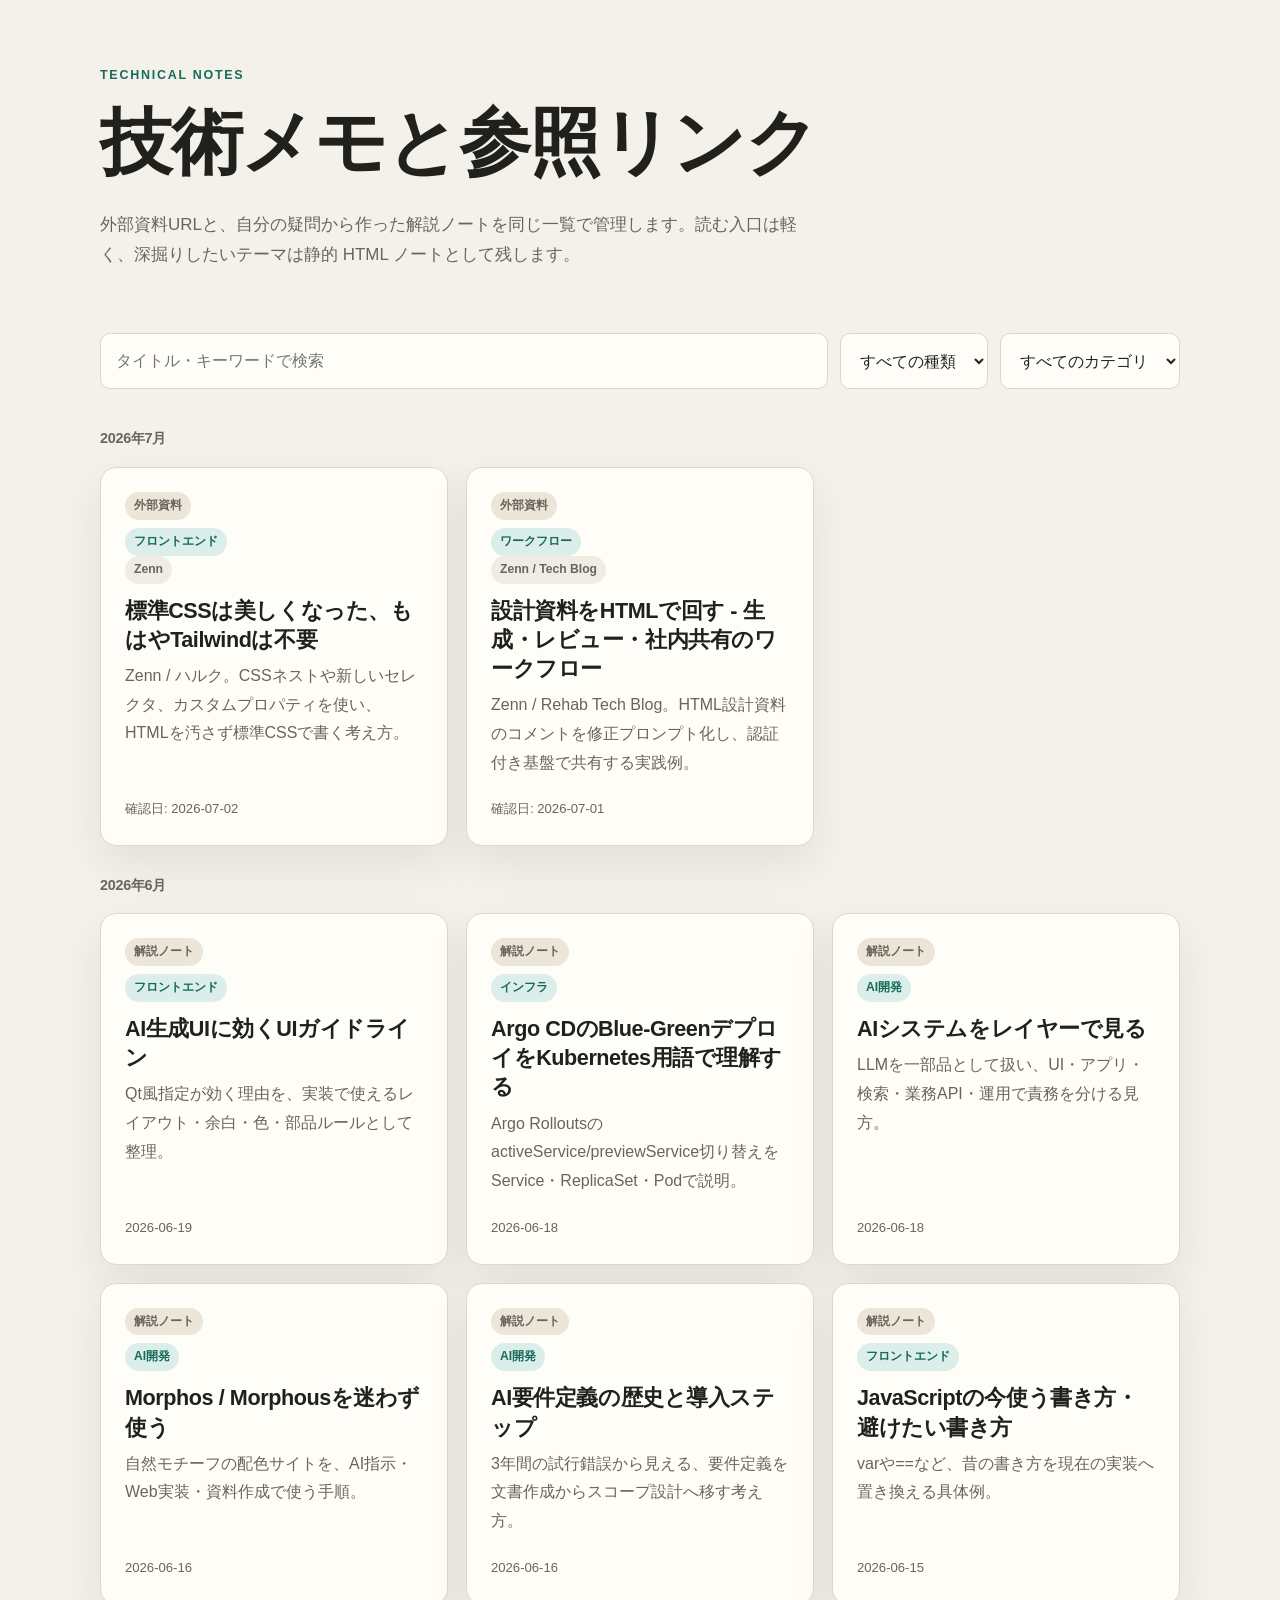
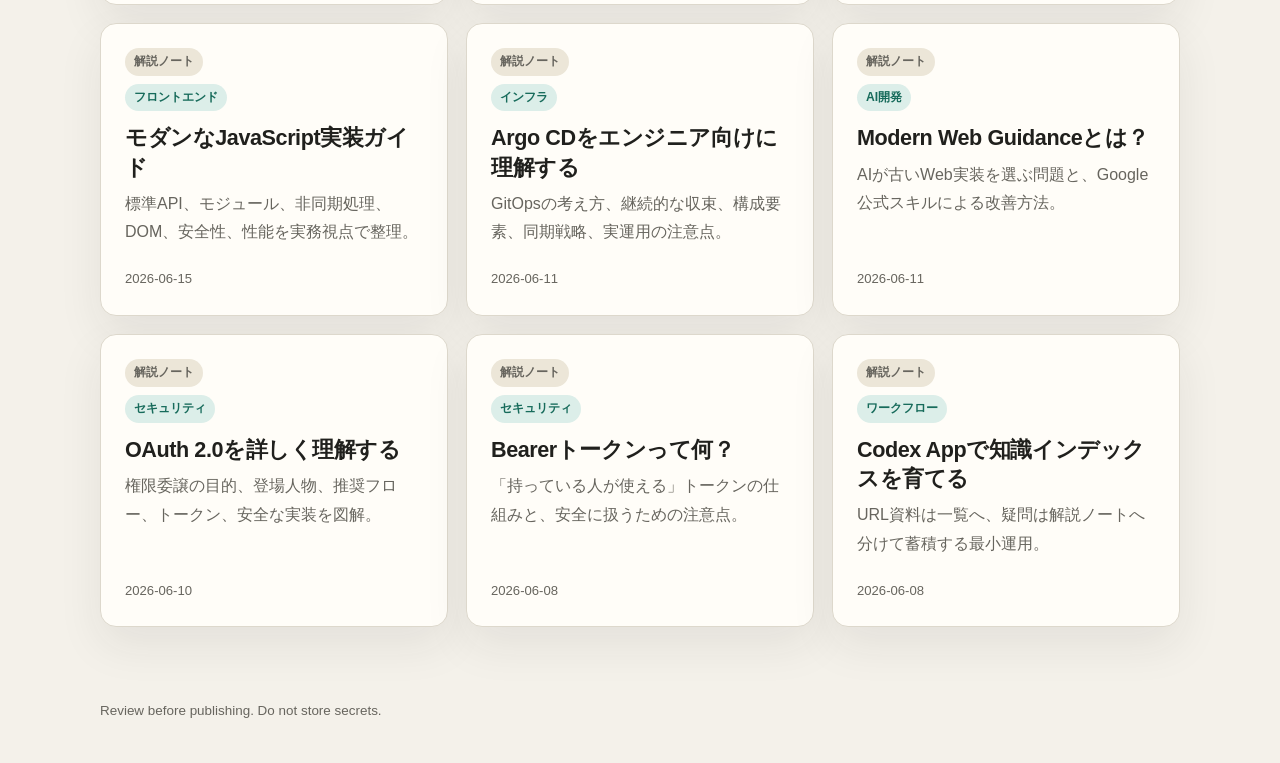
==== commit 5d54f4c0: "Render index from data file" ====
--- a/index.html
+++ b/index.html
@@ -6,6 +6,7 @@
   <meta name="description" content="Codexと育てる、個人用の知識インデックス">
   <title>Knowledge Index | Technical Notes</title>
   <link rel="stylesheet" href="styles/site.css?v=20260702-source-label">
+  <script src="scripts/index.js?v=20260702-render" defer></script>
 </head>
 <body>
   <header class="site-header">
@@ -32,150 +33,10 @@
       </select>
     </div>
 
-    <section class="note-grid" id="notes" aria-label="知識インデックス">
-      <h2 class="month-heading" data-month="2026-07">2026年7月</h2>
-      <a class="note-card" href="https://zenn.dev/rehabforjapan/articles/html-design-doc-workflow-claude-code-202605" data-kind="source" data-source="zenn-tech-blog" data-title="設計資料をHTMLで回す - 生成・レビュー・社内共有のワークフロー" data-category="workflow" data-keywords="zenn rehab tech blog html design doc workflow claude code review prompt comments cloudfront s3 cognito">
-        <span class="kind">外部資料</span>
-        <span class="tag">ワークフロー</span>
-        <span class="source-label">Zenn / Tech Blog</span>
-        <h2>設計資料をHTMLで回す - 生成・レビュー・社内共有のワークフロー</h2>
-        <p>Zenn / Rehab Tech Blog。HTML設計資料のコメントを修正プロンプト化し、認証付き基盤で共有する実践例。</p>
-        <time datetime="2026-07-01">確認日: 2026-07-01</time>
-      </a>
-      <a class="note-card" href="https://zenn.dev/higakijin/articles/06276828c81546" data-kind="source" data-source="zenn" data-title="標準CSSは美しくなった、もはやTailwindは不要" data-category="frontend" data-keywords="zenn css tailwind bootstrap daisyui openprops nesting has is where custom properties frontend">
-        <span class="kind">外部資料</span>
-        <span class="tag">フロントエンド</span>
-        <span class="source-label">Zenn</span>
-        <h2>標準CSSは美しくなった、もはやTailwindは不要</h2>
-        <p>Zenn / ハルク。CSSネストや新しいセレクタ、カスタムプロパティを使い、HTMLを汚さず標準CSSで書く考え方。</p>
-        <time datetime="2026-07-02">確認日: 2026-07-02</time>
-      </a>
-      <h2 class="month-heading" data-month="2026-06">2026年6月</h2>
-      <a class="note-card" href="notes/2026-06-19-ui-guidelines-for-ai-generated-ui/" data-kind="note" data-title="AI生成UIに効くUIガイドライン" data-category="frontend" data-keywords="ai generated ui qt human interface guidelines material fluent apple design system slop desktop app typography layout spacing">
-        <span class="kind">解説ノート</span>
-        <span class="tag">フロントエンド</span>
-        <h2>AI生成UIに効くUIガイドライン</h2>
-        <p>Qt風指定が効く理由を、実装で使えるレイアウト・余白・色・部品ルールとして整理。</p>
-        <time datetime="2026-06-19">2026-06-19</time>
-      </a>
-      <a class="note-card" href="notes/2026-06-18-argocd-bluegreen-deployment/" data-kind="note" data-title="Argo CDのBlue-GreenデプロイをKubernetes用語で理解する" data-category="infrastructure" data-keywords="argocd argo rollouts blue green deployment kubernetes service rollout replicasets pods activeService previewService promotion">
-        <span class="kind">解説ノート</span>
-        <span class="tag">インフラ</span>
-        <h2>Argo CDのBlue-GreenデプロイをKubernetes用語で理解する</h2>
-        <p>Argo RolloutsのactiveService/previewService切り替えをService・ReplicaSet・Podで説明。</p>
-        <time datetime="2026-06-18">2026-06-18</time>
-      </a>
-      <a class="note-card" href="notes/2026-06-18-ai-system-layer-architecture/" data-kind="note" data-title="AIシステムをレイヤーで見る" data-category="ai-development" data-keywords="ai system architecture layers llm rag tool calling application data operations observability security evaluation">
-        <span class="kind">解説ノート</span>
-        <span class="tag">AI開発</span>
-        <h2>AIシステムをレイヤーで見る</h2>
-        <p>LLMを一部品として扱い、UI・アプリ・検索・業務API・運用で責務を分ける見方。</p>
-        <time datetime="2026-06-18">2026-06-18</time>
-      </a>
-      <a class="note-card" href="notes/2026-06-16-morphos-usage-guide/" data-kind="note" data-title="Morphos / Morphousを迷わず使う" data-category="ai-development" data-keywords="morphos morphous color palette design system shadcn css powerpoint word ai prompt theme">
-        <span class="kind">解説ノート</span>
-        <span class="tag">AI開発</span>
-        <h2>Morphos / Morphousを迷わず使う</h2>
-        <p>自然モチーフの配色サイトを、AI指示・Web実装・資料作成で使う手順。</p>
-        <time datetime="2026-06-16">2026-06-16</time>
-      </a>
-      <a class="note-card" href="notes/2026-06-16-ai-requirements-definition-history/" data-kind="note" data-title="AI要件定義の歴史と導入ステップ" data-category="ai-development" data-keywords="ai requirements definition gear indigo byok project as code scope design context codebase ai driven development">
-        <span class="kind">解説ノート</span>
-        <span class="tag">AI開発</span>
-        <h2>AI要件定義の歴史と導入ステップ</h2>
-        <p>3年間の試行錯誤から見える、要件定義を文書作成からスコープ設計へ移す考え方。</p>
-        <time datetime="2026-06-16">2026-06-16</time>
-      </a>
-      <a class="note-card" href="notes/2026-06-15-javascript-best-practices-antipatterns/" data-kind="note" data-title="JavaScriptの今使う書き方・避けたい書き方" data-category="frontend" data-keywords="javascript best practices anti patterns var let const equality arguments xhr jquery eval document write modern legacy">
-        <span class="kind">解説ノート</span>
-        <span class="tag">フロントエンド</span>
-        <h2>JavaScriptの今使う書き方・避けたい書き方</h2>
-        <p><code>var</code>や<code>==</code>など、昔の書き方を現在の実装へ置き換える具体例。</p>
-        <time datetime="2026-06-15">2026-06-15</time>
-      </a>
-      <a class="note-card" href="notes/2026-06-15-modern-javascript-guide/" data-kind="note" data-title="モダンなJavaScript実装ガイド" data-category="frontend" data-keywords="modern javascript es modules async await promise abortcontroller fetch structuredclone typescript performance security testing frontend">
-        <span class="kind">解説ノート</span>
-        <span class="tag">フロントエンド</span>
-        <h2>モダンなJavaScript実装ガイド</h2>
-        <p>標準API、モジュール、非同期処理、DOM、安全性、性能を実務視点で整理。</p>
-        <time datetime="2026-06-15">2026-06-15</time>
-      </a>
-      <a class="note-card" href="notes/2026-06-11-argocd-guide/" data-kind="note" data-title="Argo CDをエンジニア向けに理解する" data-category="infrastructure" data-keywords="argocd argo cd gitops kubernetes continuous delivery reconciliation application applicationset helm kustomize sync">
-        <span class="kind">解説ノート</span>
-        <span class="tag">インフラ</span>
-        <h2>Argo CDをエンジニア向けに理解する</h2>
-        <p>GitOpsの考え方、継続的な収束、構成要素、同期戦略、実運用の注意点。</p>
-        <time datetime="2026-06-11">2026-06-11</time>
-      </a>
-      <a class="note-card" href="notes/2026-06-11-modern-web-guidance/" data-kind="note" data-title="Modern Web Guidanceとは？" data-category="ai-development" data-keywords="modern web guidance google chrome codex skill css javascript baseline accessibility performance ai coding agent">
-        <span class="kind">解説ノート</span>
-        <span class="tag">AI開発</span>
-        <h2>Modern Web Guidanceとは？</h2>
-        <p>AIが古いWeb実装を選ぶ問題と、Google公式スキルによる改善方法。</p>
-        <time datetime="2026-06-11">2026-06-11</time>
-      </a>
-      <a class="note-card" href="notes/2026-06-10-oauth2-guide/" data-kind="note" data-title="OAuth 2.0を詳しく理解する" data-category="security" data-keywords="oauth oauth2 authorization code pkce access token refresh token scope oidc openid connect security">
-        <span class="kind">解説ノート</span>
-        <span class="tag">セキュリティ</span>
-        <h2>OAuth 2.0を詳しく理解する</h2>
-        <p>権限委譲の目的、登場人物、推奨フロー、トークン、安全な実装を図解。</p>
-        <time datetime="2026-06-10">2026-06-10</time>
-      </a>
-      <a class="note-card" href="notes/2026-06-08-bearer-token/" data-kind="note" data-title="Bearerトークンって何？" data-category="security" data-keywords="bearer token oauth access token jwt authorization api security">
-        <span class="kind">解説ノート</span>
-        <span class="tag">セキュリティ</span>
-        <h2>Bearerトークンって何？</h2>
-        <p>「持っている人が使える」トークンの仕組みと、安全に扱うための注意点。</p>
-        <time datetime="2026-06-08">2026-06-08</time>
-      </a>
-      <a class="note-card" href="notes/2026-06-08-codex-note-workflow/" data-kind="note" data-title="Codex Appで知識インデックスを育てる" data-category="workflow" data-keywords="codex html github pages knowledge notes index source url workflow">
-        <span class="kind">解説ノート</span>
-        <span class="tag">ワークフロー</span>
-        <h2>Codex Appで知識インデックスを育てる</h2>
-        <p>URL資料は一覧へ、疑問は解説ノートへ分けて蓄積する最小運用。</p>
-        <time datetime="2026-06-08">2026-06-08</time>
-      </a>
-    </section>
+    <section class="note-grid" id="notes" aria-label="知識インデックス"></section>
     <p class="empty" id="empty">該当する項目はありません。</p>
   </main>
 
   <footer class="page-shell footer">Review before publishing. Do not store secrets.</footer>
-
-  <script>
-    const search = document.querySelector("#search");
-    const kind = document.querySelector("#kind");
-    const category = document.querySelector("#category");
-    const cards = [...document.querySelectorAll(".note-card")];
-    const monthHeadings = [...document.querySelectorAll(".month-heading")];
-    const empty = document.querySelector("#empty");
-
-    function filterNotes() {
-      const query = search.value.trim().toLowerCase();
-      let visible = 0;
-      cards.forEach((card) => {
-        const text = `${card.dataset.title} ${card.dataset.keywords} ${card.dataset.source || ""}`.toLowerCase();
-        const matches =
-          text.includes(query) &&
-          (!kind.value || card.dataset.kind === kind.value) &&
-          (!category.value || card.dataset.category === category.value);
-        card.hidden = !matches;
-        if (matches) visible += 1;
-      });
-      monthHeadings.forEach((heading) => {
-        const nextCards = [];
-        let node = heading.nextElementSibling;
-        while (node && !node.classList.contains("month-heading")) {
-          if (node.classList.contains("note-card")) nextCards.push(node);
-          node = node.nextElementSibling;
-        }
-        heading.hidden = !nextCards.some((card) => !card.hidden);
-      });
-      empty.style.display = visible ? "none" : "block";
-    }
-
-    search.addEventListener("input", filterNotes);
-    kind.addEventListener("change", filterNotes);
-    category.addEventListener("change", filterNotes);
-  </script>
 </body>
 </html>
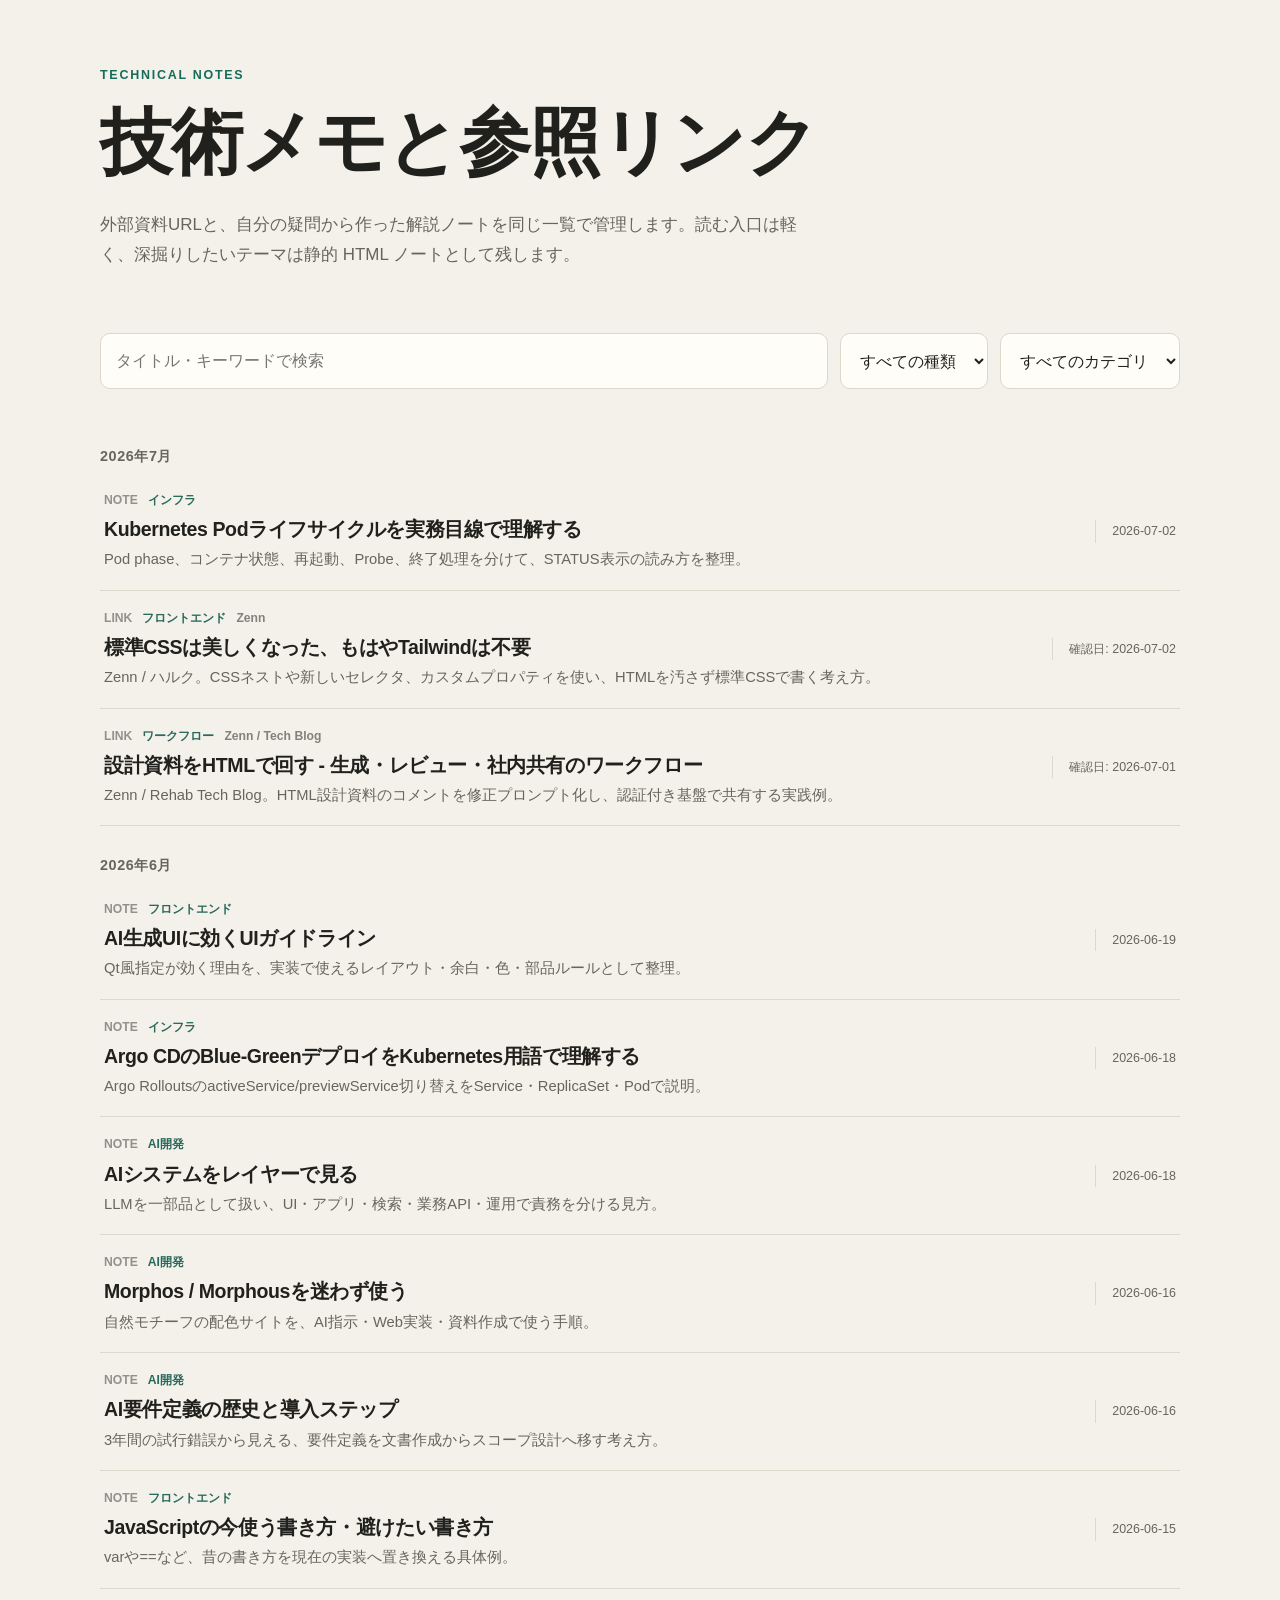
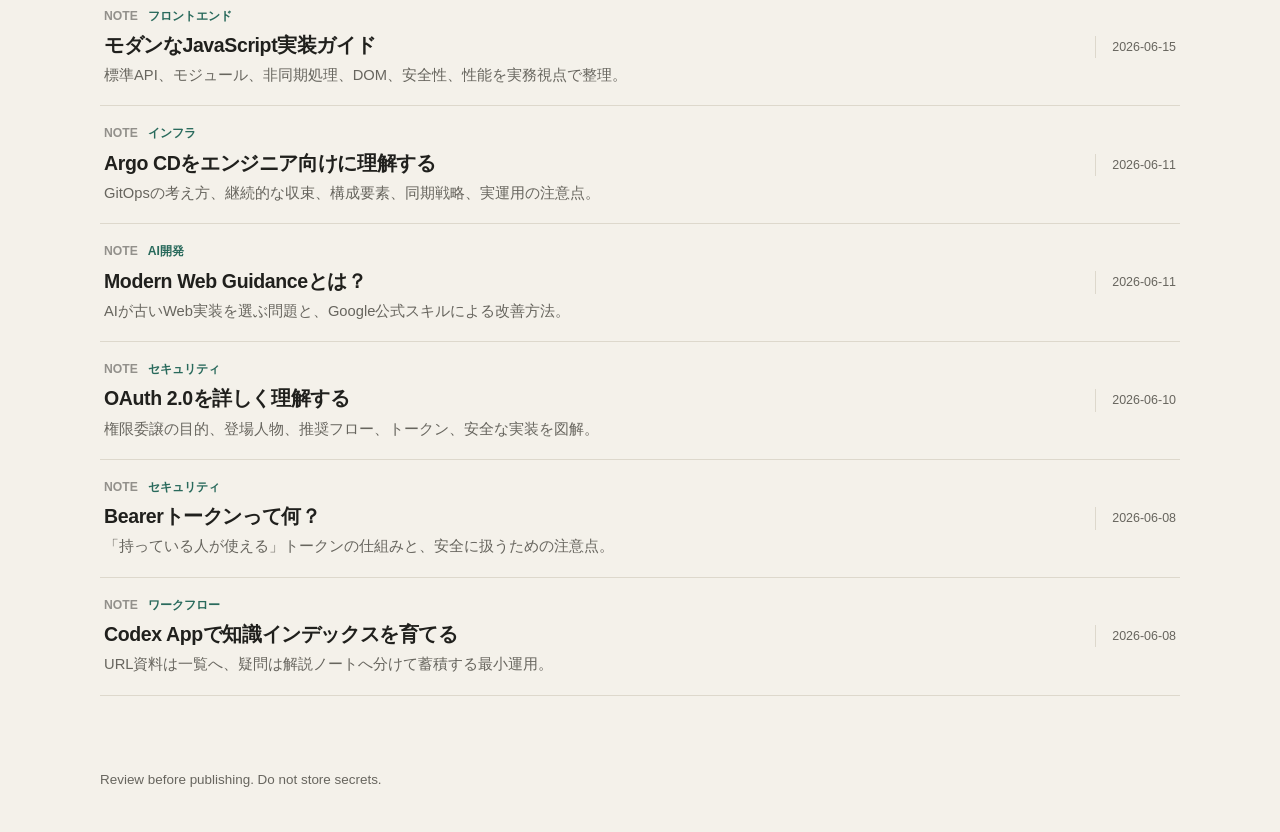
==== commit 8c07a370: "Improve knowledge index list layout" ====
--- a/index.html
+++ b/index.html
@@ -5,7 +5,7 @@
   <meta name="viewport" content="width=device-width, initial-scale=1">
   <meta name="description" content="Codexと育てる、個人用の知識インデックス">
   <title>Knowledge Index | Technical Notes</title>
-  <link rel="stylesheet" href="styles/site.css?v=20260702-source-label">
+  <link rel="stylesheet" href="styles/site.css?v=20260703-list-view">
   <script src="scripts/index.js?v=20260702-render" defer></script>
 </head>
 <body>
--- a/styles/site.css
+++ b/styles/site.css
@@ -81,17 +81,18 @@
 
 .note-grid {
   display: grid;
-  grid-template-columns: repeat(auto-fit, minmax(280px, 1fr));
-  gap: 18px;
+  grid-template-columns: 1fr;
+  gap: 0;
   padding-bottom: 72px;
 }
 
 .month-heading {
   grid-column: 1 / -1;
-  margin: 12px 0 0;
+  margin: 30px 0 6px;
   color: var(--muted);
   font-size: .9rem;
   font-weight: 800;
+  letter-spacing: .04em;
 }
 
 .note-card,
@@ -104,49 +105,113 @@
 }
 
 .note-card {
-  display: flex;
-  min-height: 250px;
-  flex-direction: column;
-  padding: 24px;
-  border-radius: 16px;
+  display: grid;
+  grid-template-columns: auto auto minmax(0, 1fr) auto;
+  align-items: center;
+  column-gap: 10px;
+  min-height: 0;
+  padding: 18px 4px;
+  border-width: 0 0 1px;
+  border-radius: 0;
+  background: transparent;
+  box-shadow: none;
   color: inherit;
   text-decoration: none;
   transition: transform .18s ease, border-color .18s ease;
 }
 
 .note-card:hover {
-  transform: translateY(-3px);
+  transform: none;
   border-color: var(--accent);
 }
 
-.note-card h2 { margin: 12px 0 8px; font-size: 1.35rem; }
-.note-card p { margin: 0; color: var(--muted); }
-.note-card time { margin-top: auto; padding-top: 20px; color: var(--muted); font-size: .82rem; }
+.note-card h2 {
+  display: -webkit-box;
+  grid-column: 1 / 4;
+  grid-row: 2;
+  overflow: hidden;
+  margin: 6px 0 0;
+  font-size: 1.22rem;
+  line-height: 1.45;
+  -webkit-box-orient: vertical;
+  -webkit-line-clamp: 2;
+}
+
+.note-card p {
+  display: -webkit-box;
+  grid-column: 1 / 4;
+  grid-row: 3;
+  overflow: hidden;
+  margin: 4px 0 0;
+  color: var(--muted);
+  font-size: .92rem;
+  line-height: 1.65;
+  -webkit-box-orient: vertical;
+  -webkit-line-clamp: 2;
+}
+
+.note-card time {
+  grid-column: 4;
+  grid-row: 1 / 4;
+  align-self: center;
+  margin-top: 0;
+  padding-top: 0;
+  padding-left: 16px;
+  border-left: 1px solid var(--line);
+  color: var(--muted);
+  font-size: .78rem;
+  white-space: nowrap;
+}
 
 .kind,
 .tag,
 .source-label {
   align-self: flex-start;
-  padding: 3px 9px;
-  border-radius: 999px;
+  margin: 0;
+  padding: 0;
+  border-radius: 0;
+  background: transparent;
   font-size: .76rem;
   font-weight: 800;
+  line-height: 1.5;
 }
 
 .kind {
-  margin-bottom: 8px;
-  color: var(--muted);
-  background: #ece6d8;
+  grid-column: 1;
+  grid-row: 1;
+  color: color-mix(in srgb, var(--muted) 72%, white);
+  letter-spacing: .04em;
+}
+
+.note-card[data-kind="note"] .kind {
+  font-size: 0;
+}
+
+.note-card[data-kind="note"] .kind::before {
+  content: "NOTE";
+  font-size: .76rem;
+}
+
+.note-card[data-kind="source"] .kind {
+  font-size: 0;
+}
+
+.note-card[data-kind="source"] .kind::before {
+  content: "LINK";
+  font-size: .76rem;
 }
 
 .tag {
-  color: var(--accent);
-  background: var(--accent-soft);
+  grid-column: 2;
+  grid-row: 1;
+  color: color-mix(in srgb, var(--accent) 78%, var(--muted));
 }
 
 .source-label {
-  color: var(--muted);
-  background: #f0ece3;
+  grid-column: 3;
+  grid-row: 1;
+  justify-self: start;
+  color: color-mix(in srgb, var(--muted) 82%, white);
 }
 
 .article {
@@ -358,6 +423,148 @@
 
 .empty { display: none; color: var(--muted); }
 .footer { padding: 0 0 40px; color: var(--muted); font-size: .84rem; }
+
+@media (min-width: 651px) and (max-width: 1024px) and (orientation: portrait) {
+  .site-header,
+  .page-shell {
+    width: min(760px, calc(100% - 40px));
+  }
+
+  .site-header {
+    padding: 42px 0 22px;
+  }
+
+  h1 {
+    font-size: clamp(2.1rem, 7vw, 3.4rem);
+  }
+
+  .lead {
+    display: -webkit-box;
+    overflow: hidden;
+    margin-top: 14px;
+    font-size: .98rem;
+    -webkit-box-orient: vertical;
+    -webkit-line-clamp: 2;
+  }
+
+  .toolbar {
+    grid-template-columns: 1fr 1fr;
+    gap: 10px;
+    margin: 22px 0 18px;
+  }
+
+  .toolbar input {
+    grid-column: 1 / -1;
+  }
+
+  .note-grid {
+    grid-template-columns: 1fr;
+    gap: 0;
+    padding-bottom: 60px;
+  }
+
+  .month-heading {
+    margin: 26px 0 6px;
+    font-size: .82rem;
+    letter-spacing: .04em;
+  }
+
+  .note-card {
+    display: grid;
+    grid-template-columns: auto auto 1fr auto;
+    align-items: center;
+    column-gap: 10px;
+    min-height: 0;
+    padding: 16px 4px;
+    border-width: 0 0 1px;
+    border-radius: 0;
+    background: transparent;
+    box-shadow: none;
+  }
+
+  .note-card:hover {
+    transform: none;
+    border-color: var(--line);
+  }
+
+  .note-card h2 {
+    display: -webkit-box;
+    grid-column: 1 / 4;
+    grid-row: 2;
+    overflow: hidden;
+    margin: 6px 0 0;
+    font-size: 1.08rem;
+    line-height: 1.45;
+    -webkit-box-orient: vertical;
+    -webkit-line-clamp: 2;
+  }
+
+  .note-card p {
+    display: none;
+  }
+
+  .note-card time {
+    grid-column: 4;
+    grid-row: 1 / 3;
+    align-self: center;
+    margin-top: 0;
+    padding-top: 0;
+    padding-left: 12px;
+    border-left: 1px solid var(--line);
+    white-space: nowrap;
+    font-size: .74rem;
+  }
+
+  .kind,
+  .tag,
+  .source-label {
+    display: inline-block;
+    margin: 0;
+    padding: 0;
+    border-radius: 0;
+    background: transparent;
+    font-size: .72rem;
+    line-height: 1.5;
+  }
+
+  .kind {
+    grid-column: 1;
+    grid-row: 1;
+    color: color-mix(in srgb, var(--muted) 72%, white);
+    letter-spacing: .04em;
+  }
+
+  .note-card[data-kind="note"] .kind {
+    font-size: 0;
+  }
+
+  .note-card[data-kind="note"] .kind::before {
+    content: "NOTE";
+    font-size: .72rem;
+  }
+
+  .note-card[data-kind="source"] .kind {
+    font-size: 0;
+  }
+
+  .note-card[data-kind="source"] .kind::before {
+    content: "LINK";
+    font-size: .72rem;
+  }
+
+  .tag {
+    grid-column: 2;
+    grid-row: 1;
+    color: color-mix(in srgb, var(--accent) 78%, var(--muted));
+  }
+
+  .source-label {
+    grid-column: 3;
+    grid-row: 1;
+    justify-self: start;
+    color: color-mix(in srgb, var(--muted) 82%, white);
+  }
+}
 
 @media (max-width: 650px) {
   .site-header { padding: 22px 0 14px; }
